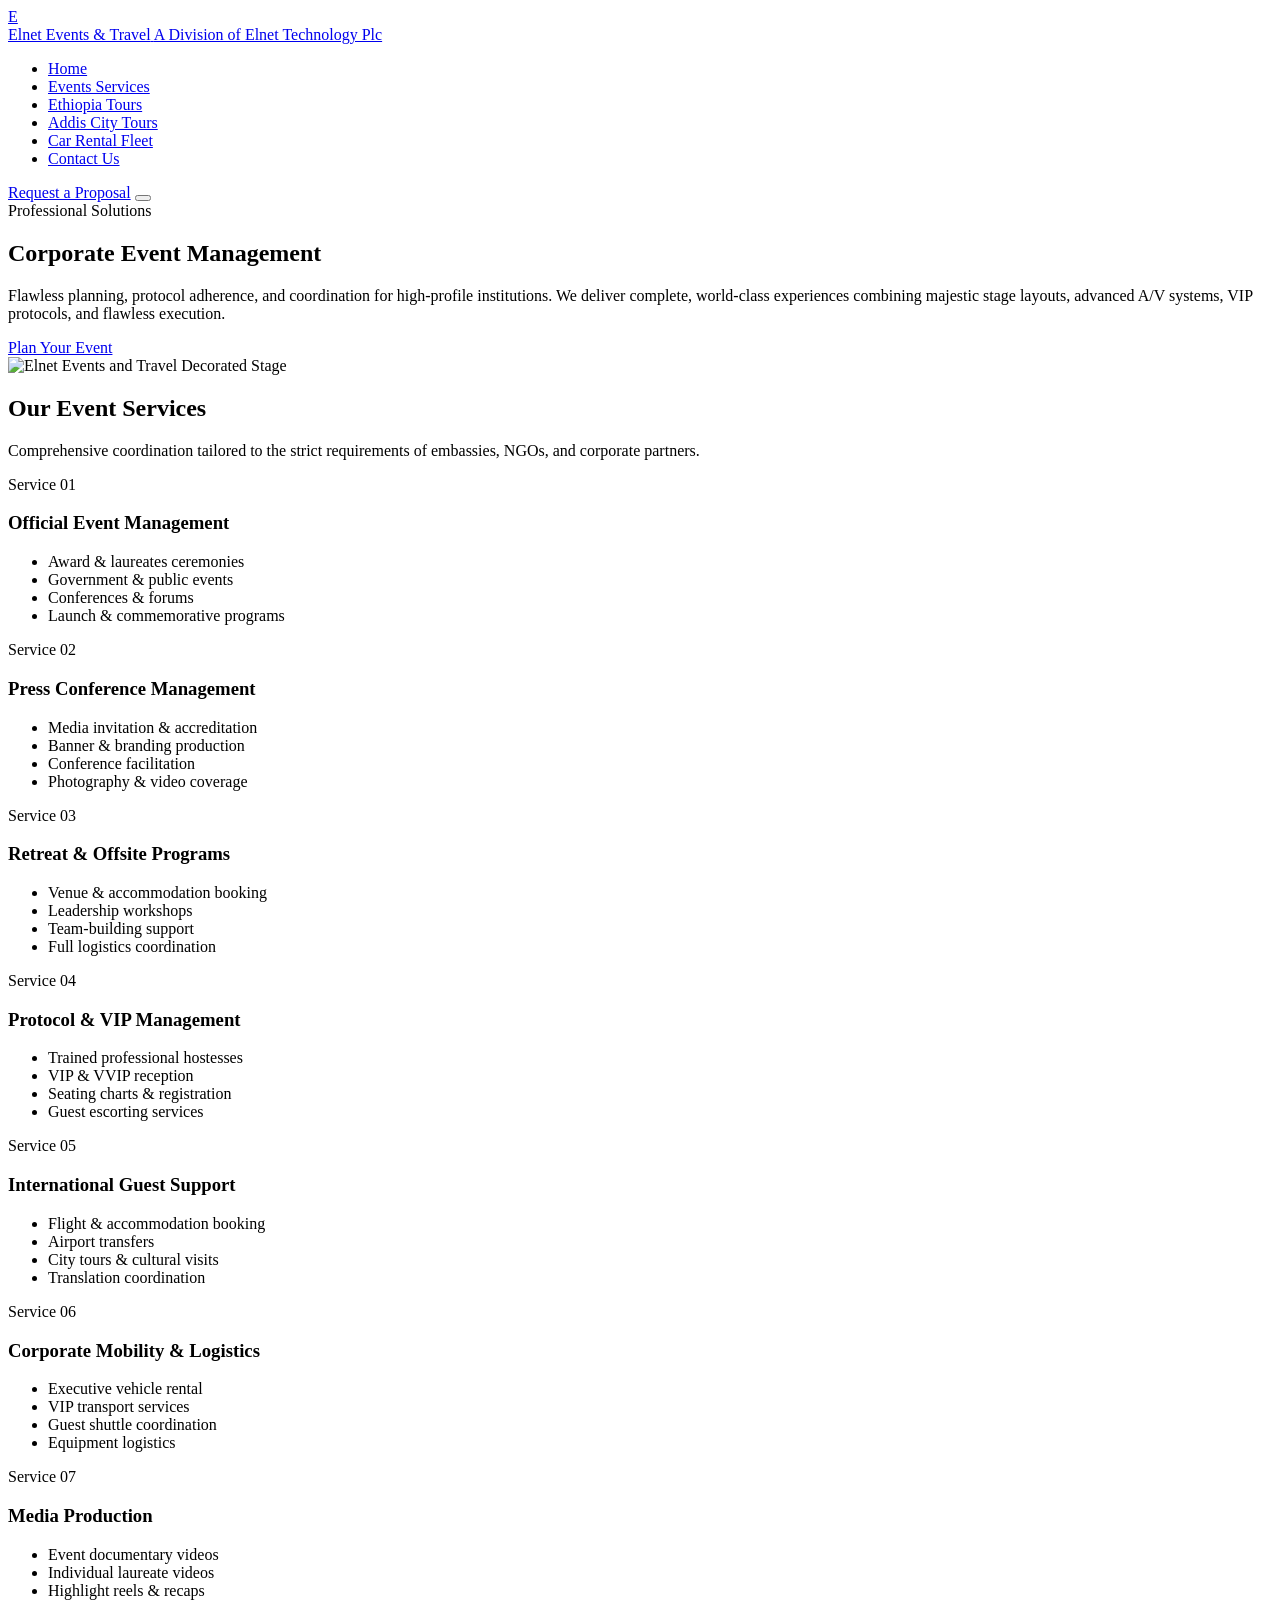
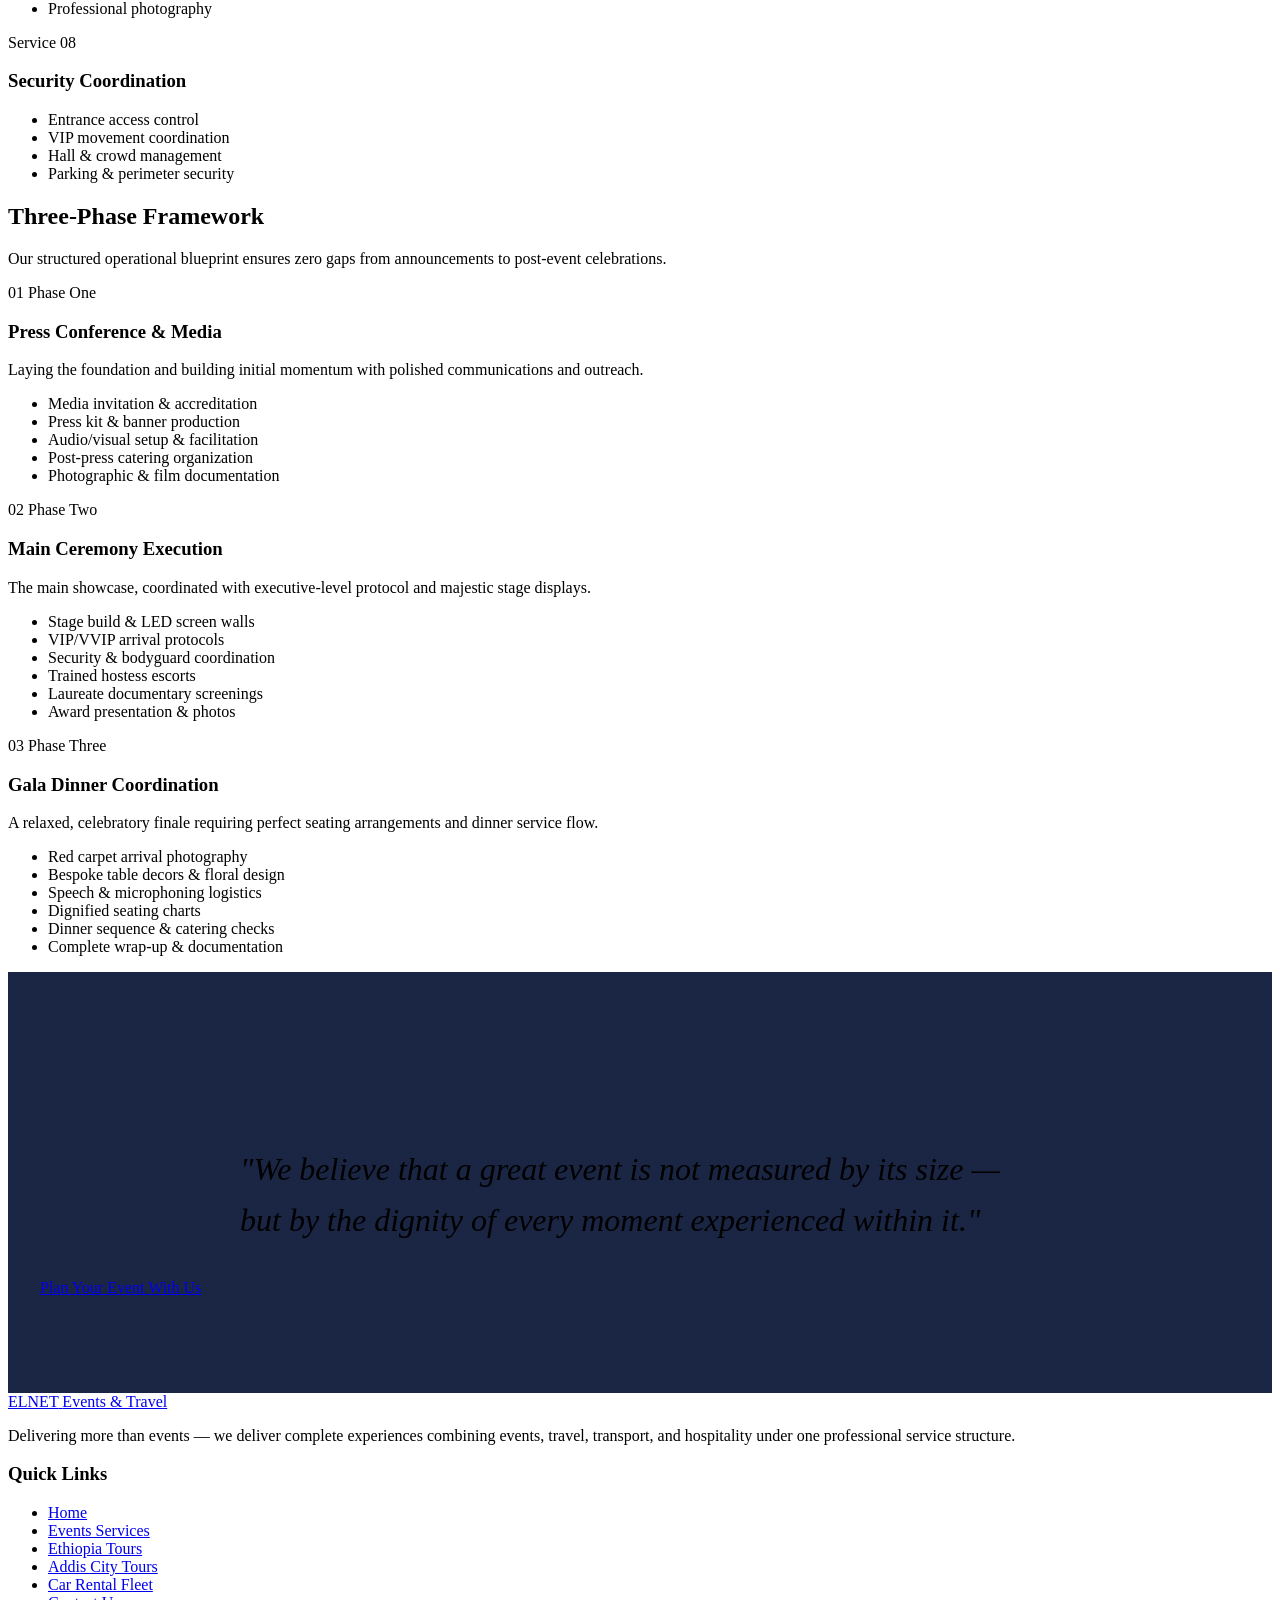
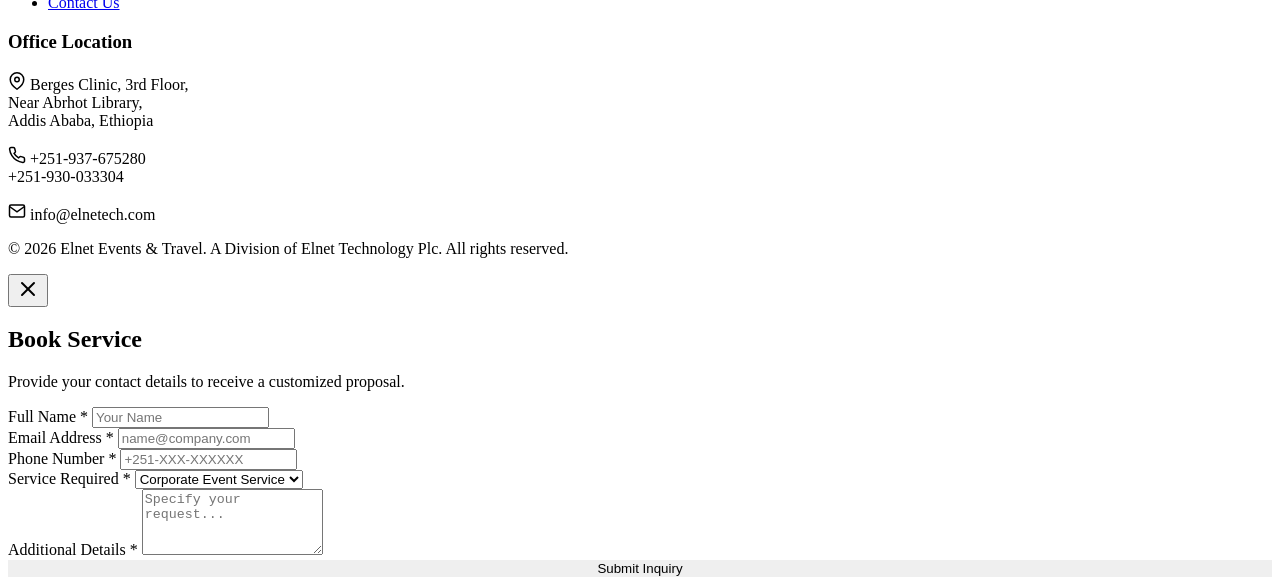
==== events.html @ 172f32ca "Add files via upload" ====
<!DOCTYPE html>
<html lang="en">
<head>
  <meta charset="UTF-8">
  <meta name="viewport" content="width=device-width, initial-scale=1.0">
  <meta name="description" content="Explore ELNET's 8 comprehensive corporate event management services and our elite Three-Phase Event Framework in Ethiopia.">
  <title>Corporate Events & Framework | ELNET Events & Travel</title>
  <link rel="preconnect" href="https://fonts.googleapis.com">
  <link rel="preconnect" href="https://fonts.gstatic.com" crossorigin>
  <link href="https://fonts.googleapis.com/css2?family=Playfair+Display:ital,wght@0,400;0,600;0,700;0,900;1,700&family=Inter:opsz,wght@14..32,300;14..32,400;14..32,500;14..32,600;14..32,700&display=swap" rel="stylesheet">
  <link rel="stylesheet" href="css/style.css">
</head>
<body>

  <!-- Navigation Header -->
  <header>
    <nav class="navbar" id="navbar">
      <a href="index.html" class="logo" id="header-logo-link">
        <div class="logo-box">E</div>
        <div class="logo-text-group">
          <span class="logo-main">Elnet Events & Travel</span>
          <span class="logo-sub">A Division of Elnet Technology Plc</span>
        </div>
      </a>
      <ul class="nav-menu" id="nav-menu">
        <li><a href="index.html" class="nav-link" id="nav-home">Home</a></li>
        <li><a href="events.html" class="nav-link" id="nav-events">Events Services</a></li>
        <li><a href="travel.html" class="nav-link" id="nav-travel">Ethiopia Tours</a></li>
        <li><a href="addis-tours.html" class="nav-link" id="nav-addis">Addis City Tours</a></li>
        <li><a href="fleet.html" class="nav-link" id="nav-fleet">Car Rental Fleet</a></li>
        <li><a href="contact.html" class="nav-link" id="nav-contact">Contact Us</a></li>
      </ul>
      <a href="contact.html#contact-form" class="btn btn-gold" id="nav-cta-btn">Request a Proposal</a>
      <button class="hamburger" aria-label="Toggle navigation menu" id="hamburger-toggle">
        <span class="bar"></span>
        <span class="bar"></span>
        <span class="bar"></span>
      </button>
    </nav>
  </header>

  <!-- Events Hero -->
  <section class="events-hero" id="events-hero-section">
    <div class="events-hero-container">
      <div class="events-hero-content">
        <span class="hero-tag">Professional Solutions</span>
        <h1>Corporate Event Management</h1>
        <p class="events-hero-description">Flawless planning, protocol adherence, and coordination for high-profile institutions. We deliver complete, world-class experiences combining majestic stage layouts, advanced A/V systems, VIP protocols, and flawless execution.</p>
        <a href="contact.html#contact-form" class="btn btn-gold" id="events-hero-cta">Plan Your Event</a>
      </div>
      <div class="events-hero-image-wrapper">
        <img src="images/events-stage.png" alt="Elnet Events and Travel Decorated Stage" class="events-hero-image">
      </div>
    </div>
  </section>

  <!-- 8 Event Services Section -->
  <section class="section-bg-white" id="event-services-grid">
    <div class="section-header">
      <h2 class="section-title">Our Event Services</h2>
      <p class="section-subtitle">Comprehensive coordination tailored to the strict requirements of embassies, NGOs, and corporate partners.</p>
    </div>

    <div class="services-grid">
      <!-- Service 01 -->
      <div class="service-card" id="service-01">
        <span class="service-num">Service 01</span>
        <h3>Official Event Management</h3>
        <ul class="service-inclusions">
          <li>Award & laureates ceremonies</li>
          <li>Government & public events</li>
          <li>Conferences & forums</li>
          <li>Launch & commemorative programs</li>
        </ul>
      </div>

      <!-- Service 02 -->
      <div class="service-card" id="service-02">
        <span class="service-num">Service 02</span>
        <h3>Press Conference Management</h3>
        <ul class="service-inclusions">
          <li>Media invitation & accreditation</li>
          <li>Banner & branding production</li>
          <li>Conference facilitation</li>
          <li>Photography & video coverage</li>
        </ul>
      </div>

      <!-- Service 03 -->
      <div class="service-card" id="service-03">
        <span class="service-num">Service 03</span>
        <h3>Retreat & Offsite Programs</h3>
        <ul class="service-inclusions">
          <li>Venue & accommodation booking</li>
          <li>Leadership workshops</li>
          <li>Team-building support</li>
          <li>Full logistics coordination</li>
        </ul>
      </div>

      <!-- Service 04 -->
      <div class="service-card" id="service-04">
        <span class="service-num">Service 04</span>
        <h3>Protocol & VIP Management</h3>
        <ul class="service-inclusions">
          <li>Trained professional hostesses</li>
          <li>VIP & VVIP reception</li>
          <li>Seating charts & registration</li>
          <li>Guest escorting services</li>
        </ul>
      </div>

      <!-- Service 05 -->
      <div class="service-card" id="service-05">
        <span class="service-num">Service 05</span>
        <h3>International Guest Support</h3>
        <ul class="service-inclusions">
          <li>Flight & accommodation booking</li>
          <li>Airport transfers</li>
          <li>City tours & cultural visits</li>
          <li>Translation coordination</li>
        </ul>
      </div>

      <!-- Service 06 -->
      <div class="service-card" id="service-06">
        <span class="service-num">Service 06</span>
        <h3>Corporate Mobility & Logistics</h3>
        <ul class="service-inclusions">
          <li>Executive vehicle rental</li>
          <li>VIP transport services</li>
          <li>Guest shuttle coordination</li>
          <li>Equipment logistics</li>
        </ul>
      </div>

      <!-- Service 07 -->
      <div class="service-card" id="service-07">
        <span class="service-num">Service 07</span>
        <h3>Media Production</h3>
        <ul class="service-inclusions">
          <li>Event documentary videos</li>
          <li>Individual laureate videos</li>
          <li>Highlight reels & recaps</li>
          <li>Professional photography</li>
        </ul>
      </div>

      <!-- Service 08 -->
      <div class="service-card" id="service-08">
        <span class="service-num">Service 08</span>
        <h3>Security Coordination</h3>
        <ul class="service-inclusions">
          <li>Entrance access control</li>
          <li>VIP movement coordination</li>
          <li>Hall & crowd management</li>
          <li>Parking & perimeter security</li>
        </ul>
      </div>
    </div>
  </section>

  <!-- Three-Phase Event Framework Section -->
  <section class="section-bg-cream" id="framework-section">
    <div class="section-header">
      <h2 class="section-title">Three-Phase Framework</h2>
      <p class="section-subtitle">Our structured operational blueprint ensures zero gaps from announcements to post-event celebrations.</p>
    </div>

    <div class="framework-grid" id="framework-grid-flow">
      <!-- Phase 1 -->
      <div class="framework-card">
        <div class="framework-card-header">
          <span class="framework-phase-num">01</span>
          <span class="framework-phase-name">Phase One</span>
        </div>
        <div class="framework-card-body">
          <h3>Press Conference & Media</h3>
          <p class="framework-desc">Laying the foundation and building initial momentum with polished communications and outreach.</p>
          <ul class="framework-details">
            <li>Media invitation & accreditation</li>
            <li>Press kit & banner production</li>
            <li>Audio/visual setup & facilitation</li>
            <li>Post-press catering organization</li>
            <li>Photographic & film documentation</li>
          </ul>
        </div>
      </div>

      <!-- Phase 2 -->
      <div class="framework-card">
        <div class="framework-card-header">
          <span class="framework-phase-num">02</span>
          <span class="framework-phase-name">Phase Two</span>
        </div>
        <div class="framework-card-body">
          <h3>Main Ceremony Execution</h3>
          <p class="framework-desc">The main showcase, coordinated with executive-level protocol and majestic stage displays.</p>
          <ul class="framework-details">
            <li>Stage build & LED screen walls</li>
            <li>VIP/VVIP arrival protocols</li>
            <li>Security & bodyguard coordination</li>
            <li>Trained hostess escorts</li>
            <li>Laureate documentary screenings</li>
            <li>Award presentation & photos</li>
          </ul>
        </div>
      </div>

      <!-- Phase 3 -->
      <div class="framework-card">
        <div class="framework-card-header">
          <span class="framework-phase-num">03</span>
          <span class="framework-phase-name">Phase Three</span>
        </div>
        <div class="framework-card-body">
          <h3>Gala Dinner Coordination</h3>
          <p class="framework-desc">A relaxed, celebratory finale requiring perfect seating arrangements and dinner service flow.</p>
          <ul class="framework-details">
            <li>Red carpet arrival photography</li>
            <li>Bespoke table decors & floral design</li>
            <li>Speech & microphoning logistics</li>
            <li>Dignified seating charts</li>
            <li>Dinner sequence & catering checks</li>
            <li>Complete wrap-up & documentation</li>
          </ul>
        </div>
      </div>
    </div>
  </section>

  <!-- Framework Quote Banner -->
  <section class="cta-banner" style="background: linear-gradient(rgba(14, 26, 58, 0.95), rgba(14, 26, 58, 0.95)); border-top: 4px solid var(--color-gold); padding: 6rem 2rem;" id="quote-creed-banner">
    <div class="cta-container">
      <svg width="40" height="40" viewBox="0 0 24 24" fill="none" stroke="var(--color-gold)" stroke-width="2" style="margin-bottom: 2rem;"><path d="M3 21c3 0 7-1 7-8V5c0-1.25-.75-2-2-2H4c-1.25 0-2 .75-2 2v3c0 1.25.75 2 2 2h3c0 4-2 6-4 6v2zm13 0c3 0 7-1 7-8V5c0-1.25-.75-2-2-2h-4c-1.25 0-2 .75-2 2v3c0 1.25.75 2 2 2h3c0 4-2 6-4 6v2z"/></svg>
      <h2 style="font-family: var(--font-heading); font-size: 2rem; font-style: italic; font-weight: 400; line-height: 1.6; max-width: 800px; margin: 0 auto 2rem; color: var(--color-white);">
        "We believe that a great event is not measured by its size — but by the dignity of every moment experienced within it."
      </h2>
      <a href="contact.html#contact-form" class="btn btn-gold" id="events-quote-cta">Plan Your Event With Us</a>
    </div>
  </section>

  <!-- Footer -->
  <footer>
    <div class="footer-container">
      <div class="footer-brand">
        <a href="index.html" class="logo">
          <span class="logo-main">ELNET</span>
          <span class="logo-sub">Events & Travel</span>
        </a>
        <p class="footer-tagline">
          Delivering more than events — we deliver complete experiences combining events, travel, transport, and hospitality under one professional service structure.
        </p>
      </div>
      
      <div>
        <h3 class="footer-title">Quick Links</h3>
        <ul class="footer-links">
          <li><a href="index.html">Home</a></li>
          <li><a href="events.html">Events Services</a></li>
          <li><a href="travel.html">Ethiopia Tours</a></li>
          <li><a href="addis-tours.html">Addis City Tours</a></li>
          <li><a href="fleet.html">Car Rental Fleet</a></li>
          <li><a href="contact.html">Contact Us</a></li>
        </ul>
      </div>

      <div>
        <h3 class="footer-title">Office Location</h3>
        <div class="footer-contact-info">
          <p>
            <svg width="18" height="18" viewBox="0 0 24 24" fill="none" stroke="currentColor" stroke-width="2"><path d="M21 10c0 7-9 13-9 13s-9-6-9-13a9 9 0 0 1 18 0z"/><circle cx="12" cy="10" r="3"/></svg>
            Berges Clinic, 3rd Floor,<br>Near Abrhot Library,<br>Addis Ababa, Ethiopia
          </p>
          <p>
            <svg width="18" height="18" viewBox="0 0 24 24" fill="none" stroke="currentColor" stroke-width="2"><path d="M22 16.92v3a2 2 0 0 1-2.18 2 19.79 19.79 0 0 1-8.63-3.07 19.5 19.5 0 0 1-6-6 19.79 19.79 0 0 1-3.07-8.67A2 2 0 0 1 4.11 2h3a2 2 0 0 1 2 1.72 12.84 12.84 0 0 0 .7 2.81 2 2 0 0 1-.45 2.11L8.09 9.91a16 16 0 0 0 6 6l1.27-1.27a2 2 0 0 1 2.11-.45 12.84 12.84 0 0 0 2.81.7A2 2 0 0 1 22 16.92z"/></svg>
            +251-937-675280<br>+251-930-033304
          </p>
          <p>
            <svg width="18" height="18" viewBox="0 0 24 24" fill="none" stroke="currentColor" stroke-width="2"><path d="M4 4h16c1.1 0 2 .9 2 2v12c0 1.1-.9 2-2 2H4c-1.1 0-2-.9-2-2V6c0-1.1.9-2 2-2z"/><polyline points="22,6 12,13 2,6"/></svg>
            info@elnetech.com
          </p>
        </div>
      </div>
    </div>
    
    <div class="footer-bottom">
      <p>&copy; 2026 Elnet Events & Travel. A Division of Elnet Technology Plc. All rights reserved.</p>
    </div>
  </footer>


  <!-- Unified Booking Modal -->
  <div class="booking-modal" id="booking-modal" aria-hidden="true" role="dialog">
    <div class="modal-content">
      <button class="modal-close-btn" id="modal-close" aria-label="Close booking modal">
        <svg width="24" height="24" viewBox="0 0 24 24" fill="none" stroke="currentColor" stroke-width="2" stroke-linecap="round" stroke-linejoin="round"><line x1="18" y1="6" x2="6" y2="18"></line><line x1="6" y1="6" x2="18" y2="18"></line></svg>
      </button>
      <div class="modal-header">
        <h2 class="modal-title">Book Service</h2>
        <p class="modal-subtitle">Provide your contact details to receive a customized proposal.</p>
      </div>
      <form class="modal-form" id="modal-booking-form">
        <div class="form-group">
          <label for="modal-name">Full Name *</label>
          <input type="text" id="modal-name" required placeholder="Your Name">
        </div>
        <div class="form-group">
          <label for="modal-email">Email Address *</label>
          <input type="email" id="modal-email" required placeholder="name@company.com">
        </div>
        <div class="form-group">
          <label for="modal-phone">Phone Number *</label>
          <input type="tel" id="modal-phone" required placeholder="+251-XXX-XXXXXX">
        </div>
        <div class="form-group">
          <label for="modal-service-type">Service Required *</label>
          <select id="modal-service-type" required>
            <option value="events" selected>Corporate Event Service</option>
            <option value="tours">Ethiopia Tour Package</option>
            <option value="fleet">Car Rental Fleet</option>
          </select>
        </div>
        <div class="form-group">
          <label for="modal-message-field">Additional Details *</label>
          <textarea id="modal-message-field" rows="4" required placeholder="Specify your request..."></textarea>
        </div>
        <button type="submit" class="btn btn-gold" style="width: 100%; border: none;">Submit Inquiry</button>
        <div class="modal-form-message" id="modal-message"></div>
      </form>
    </div>
  </div>

  <script src="js/app.js"></script>
</body>
</html>
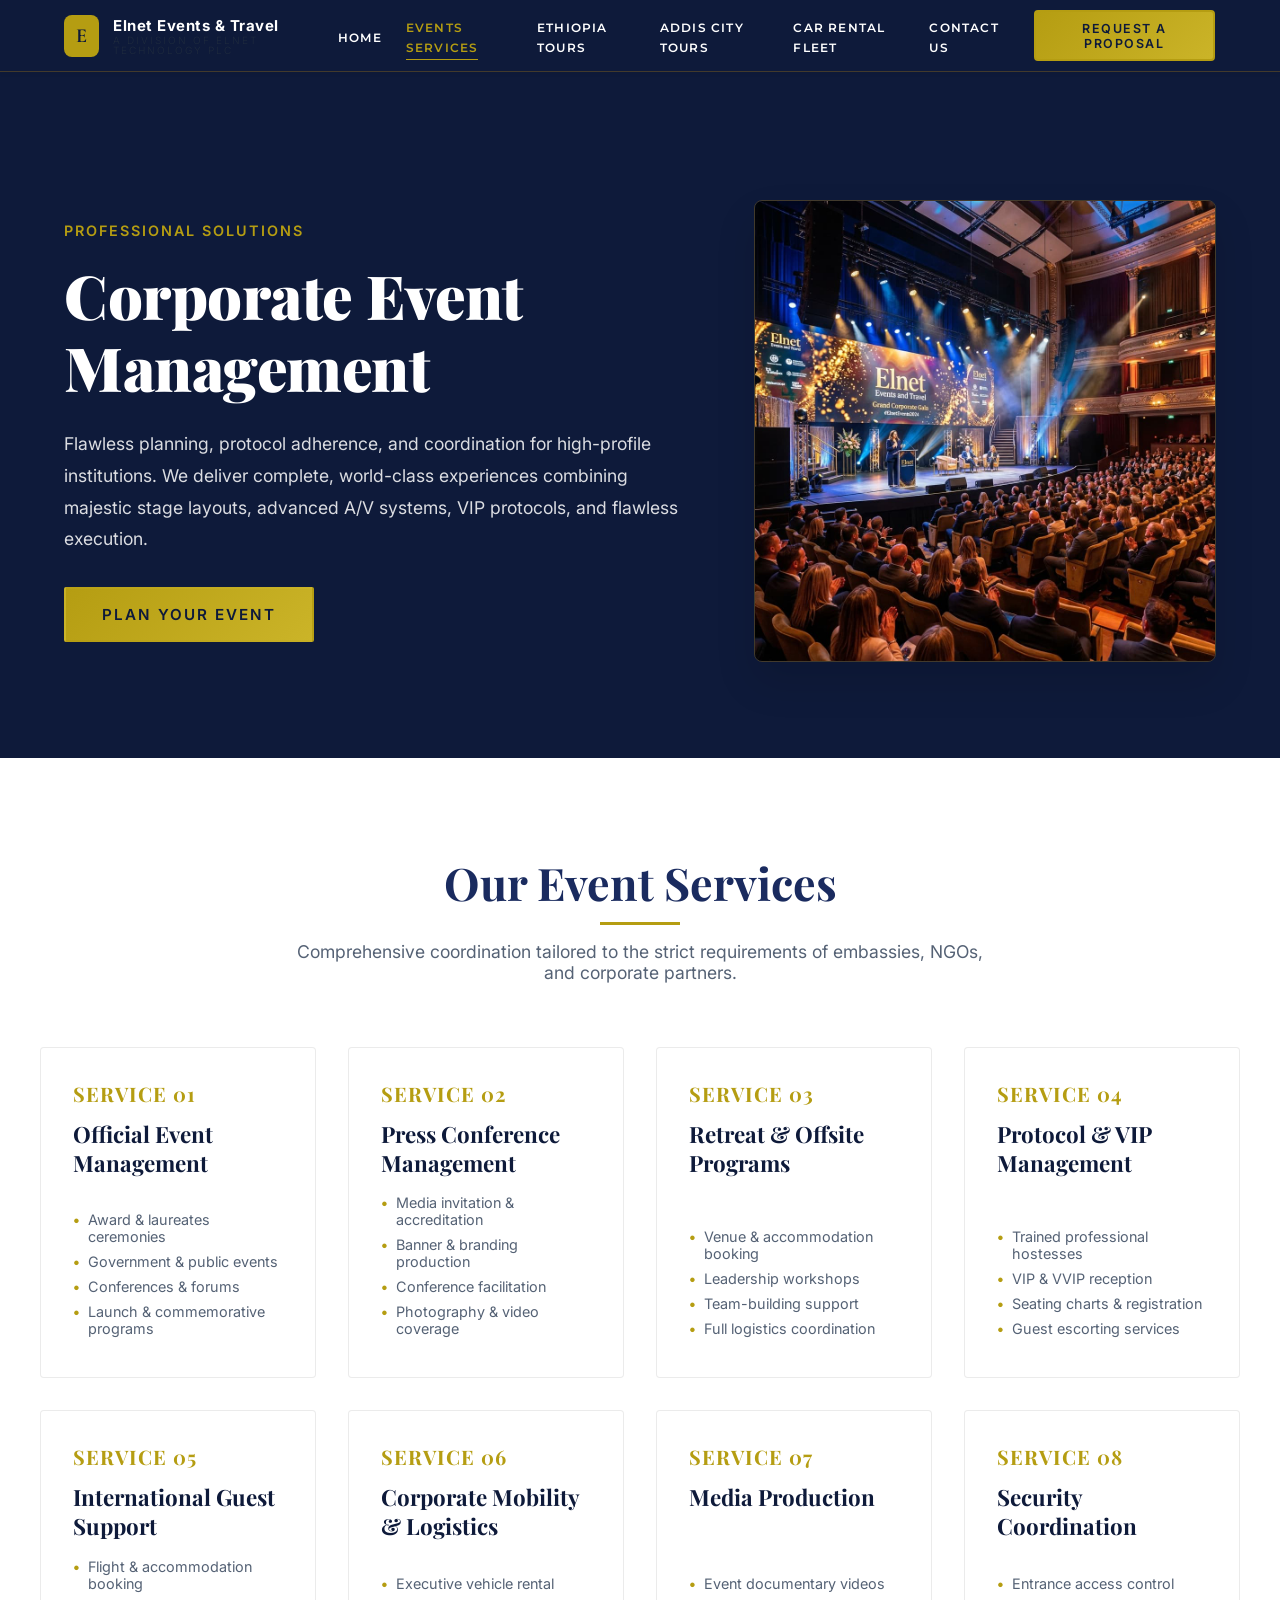
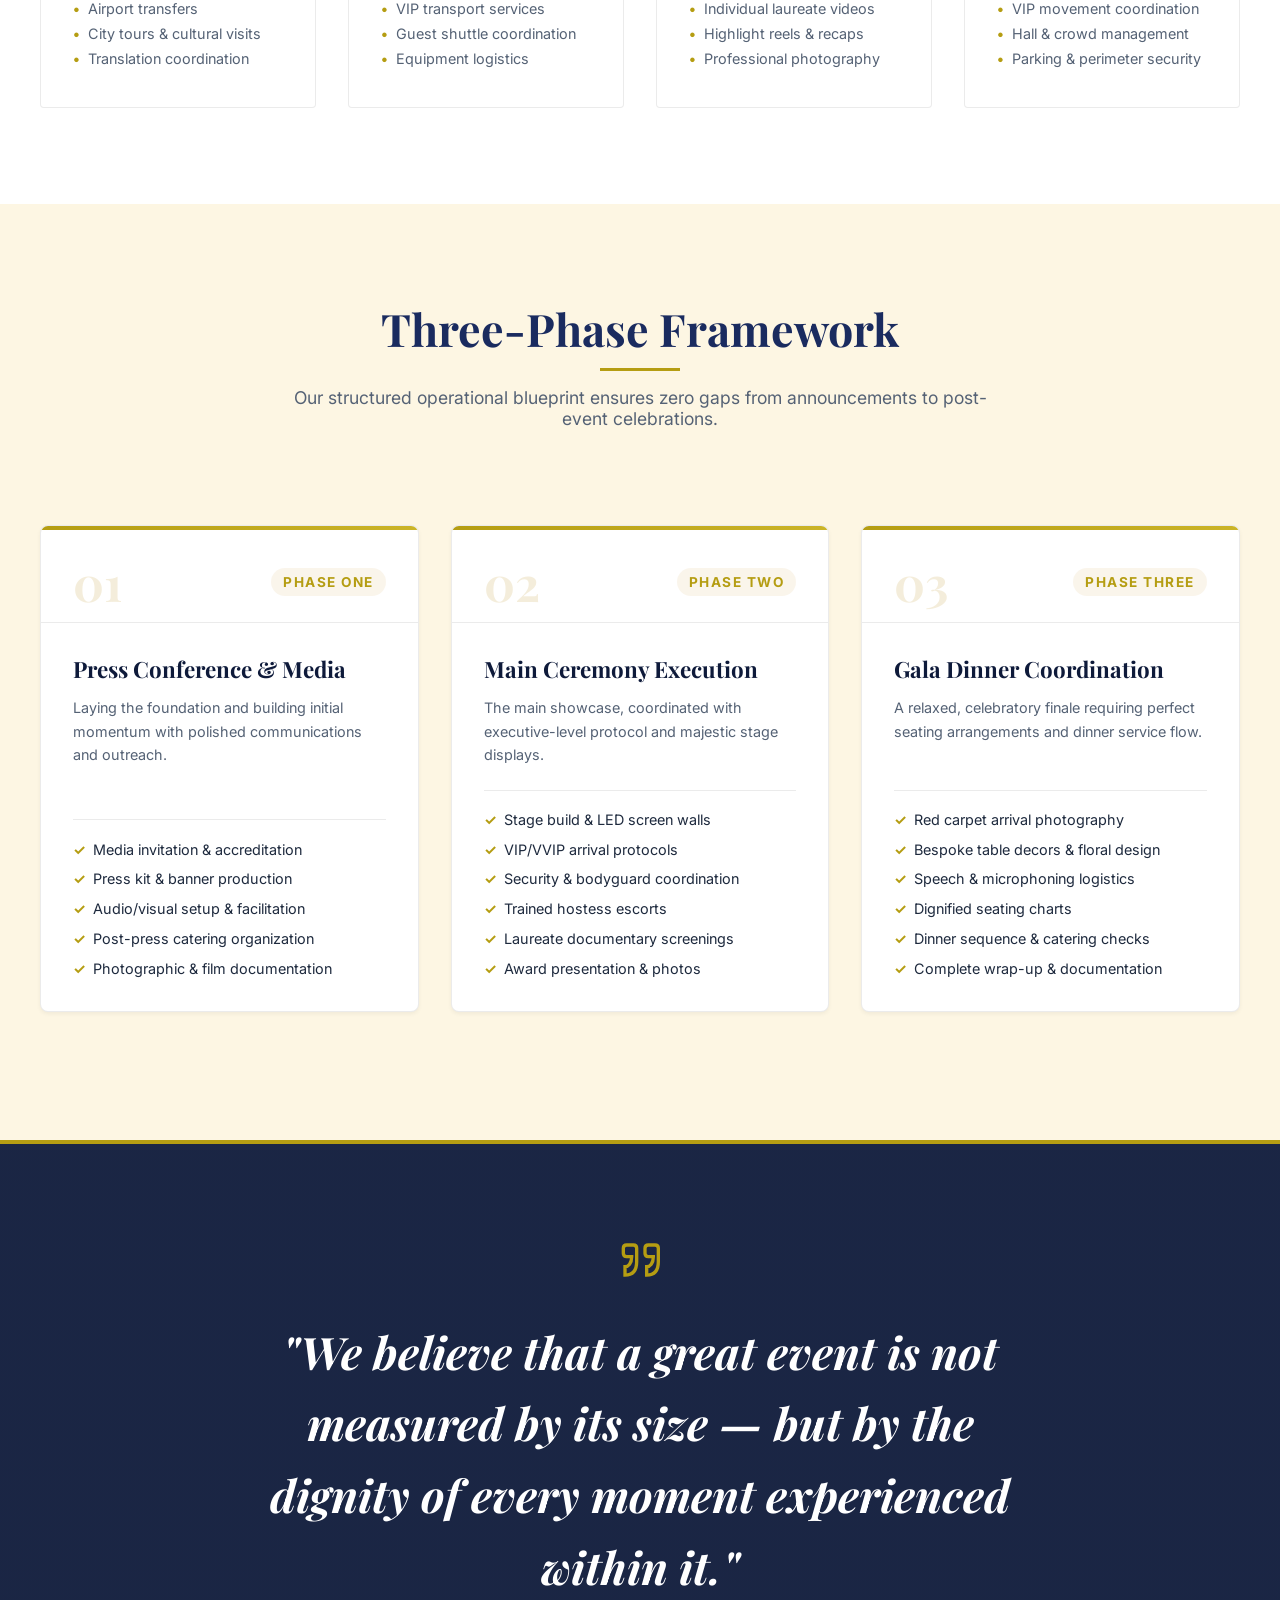
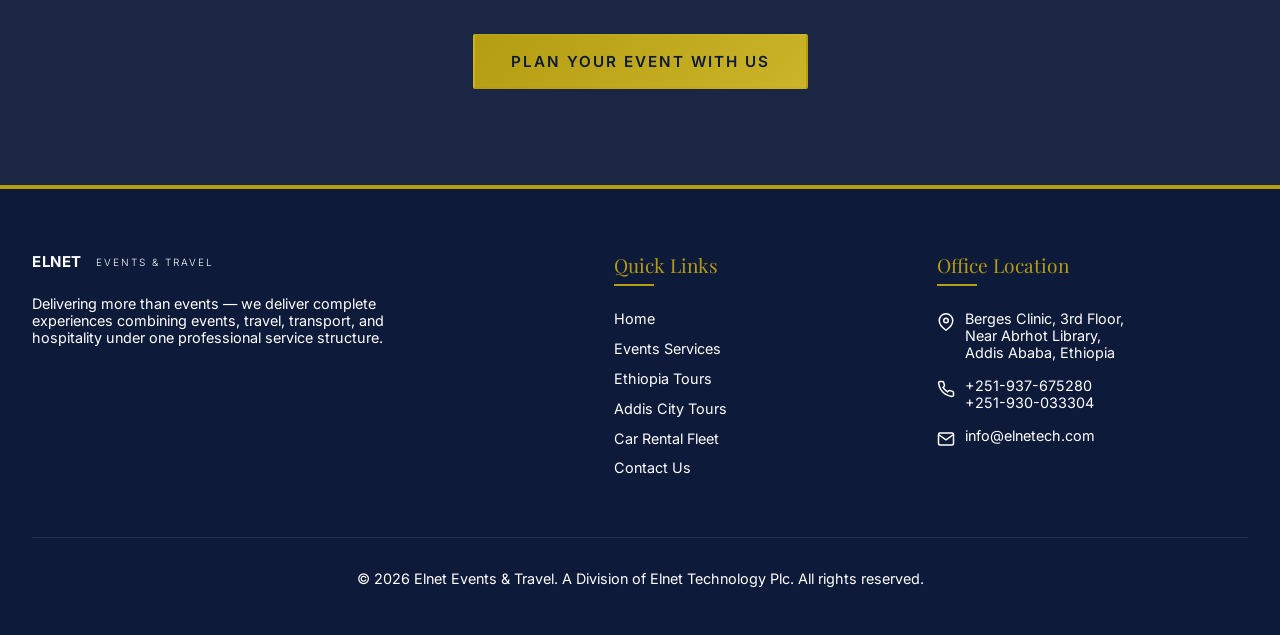
==== commit ddcc1b6a: "Add files via upload" ====
--- a/events.html
+++ b/events.html
@@ -49,7 +49,7 @@
         <a href="contact.html#contact-form" class="btn btn-gold" id="events-hero-cta">Plan Your Event</a>
       </div>
       <div class="events-hero-image-wrapper">
-        <img src="images/events-stage.png" alt="Elnet Events and Travel Decorated Stage" class="events-hero-image">
+        <img src="images/events-stage.jpg" alt="Elnet Events and Travel Decorated Stage" class="events-hero-image">
       </div>
     </div>
   </section>
--- a/css/style.css
+++ b/css/style.css
@@ -0,0 +1,2636 @@
+/* ==========================================================================
+   ELNET EVENTS AND TRAVEL - CORE STYLESHEET
+   Mockup-Accurate Style System (Montserrat & Cormorant Garamond)
+   ========================================================================== */
+
+/* Google Fonts Import */
+@import url('https://fonts.googleapis.com/css2?family=Cormorant+Garamond:ital,wght@0,300;0,400;0,600;0,700;1,300;1,400&family=Montserrat:wght@300;400;500;600;700&family=Playfair+Display:ital,wght@0,400;0,600;0,700;1,400&family=Inter:wght@300;400;500;600&display=swap');
+
+
+/* CSS Variables / Design System */
+:root {
+  /* Inspected Variables */
+  --navy: #1A2B5F;
+  --navy-deep: #0E1A3A;
+  --navy-mid: #243570;
+  --gold: #B59D12;
+  --gold-light: #CBB428;
+  --gold-bright: #B59D12;
+  --cream: #FDF6E3;
+  --cream-dark: #F5EDD5;
+  --white: #ffffff;
+  --gray: #6b7280;
+  --gray-light: #f9fafb;
+  --text: #1E2A3E;
+  --color-text-muted: #556275;
+
+  /* Fonts */
+  --font-heading: 'Playfair Display', Georgia, serif;
+  --font-body: 'Inter', system-ui, -apple-system, sans-serif;
+
+  /* Legacy layout fallbacks */
+  --color-nav-bg: var(--navy-deep);
+  --color-hero-bg: var(--navy);
+  --color-about-bg: var(--cream);
+  --color-white: var(--white);
+  --color-text: var(--text);
+  --color-gold: var(--gold);
+
+  /* Shadows & Layout */
+  --shadow-sm: 0 2px 4px rgba(0, 0, 0, 0.05);
+  --shadow-md: 0 10px 20px rgba(0, 0, 0, 0.08);
+  --shadow-lg: 0 20px 40px rgba(0, 0, 0, 0.12);
+  --transition-smooth: all 0.3s cubic-bezier(0.4, 0, 0.2, 1);
+  --border-radius-sm: 2px;
+  --border-radius-md: 4px;
+  --border-radius-lg: 8px;
+}
+
+/* Base Reset & Globals */
+* {
+  box-sizing: border-box;
+  margin: 0;
+  padding: 0;
+}
+
+html {
+  scroll-behavior: smooth;
+  font-size: 16px;
+}
+
+body {
+  font-family: 'Montserrat', sans-serif;
+
+  font-family: var(--font-body);
+  color: var(--text);
+  background-color: var(--white);
+  /* line-height: 1.6; */
+  -webkit-font-smoothing: antialiased;
+  overflow-x: hidden;
+}
+
+/* Headings & Typography */
+h1, h2, h3, h4, h5, h6 {
+  font-family: var(--font-heading);
+  font-weight: 300;
+  line-height: 1.3;
+  color: var(--navy);
+}
+
+p {
+  margin-bottom: 1rem;
+}
+
+a {
+  text-decoration: none;
+  color: inherit;
+  transition: var(--transition-smooth);
+}
+
+.text-gold {
+  color: var(--gold-bright) !important;
+}
+
+/* Button & UI Components */
+.btn {
+  display: inline-flex;
+  align-items: center;
+  justify-content: center;
+  padding: 16px 36px;
+  font-family: var(--font-body);
+  font-weight: 600;
+  font-size: 12px;
+  border-radius: var(--border-radius-sm);
+  border: 2px solid transparent;
+  cursor: pointer;
+  transition: var(--transition-smooth);
+  letter-spacing: 2px;
+  text-transform: uppercase;
+}
+
+.btn-gold {
+  background: linear-gradient(135deg, var(--gold), var(--gold-light));
+  color: var(--navy-deep);
+}
+
+.btn-gold:hover {
+  transform: translateY(-2px);
+  box-shadow: 0 8px 30px rgba(184, 134, 11, 0.4);
+}
+
+.btn-outline {
+  background-color: transparent;
+  color: var(--white);
+  border-color: rgba(255, 255, 255, 0.3);
+}
+
+.btn-outline:hover {
+  border-color: var(--gold);
+  color: var(--gold-bright);
+}
+
+.btn-outline-gold {
+  background-color: transparent;
+  color: var(--gold);
+  border-color: rgba(184, 134, 11, 0.4);
+}
+
+.btn-outline-gold:hover {
+  background-color: var(--gold);
+  color: var(--navy-deep);
+  transform: translateY(-2px);
+}
+
+/* Navigation Header */
+header {
+  background-color: var(--color-nav-bg);
+  position: sticky;
+  top: 0;
+  z-index: 1000;
+  box-shadow: var(--shadow-sm);
+}
+
+.navbar {
+  background: var(--navy-deep);
+  border-bottom: 1px solid rgba(184,134,11,0.3);
+  padding: 0 5%;
+  height:72px;
+  transition: all 0.3s ease;
+  display: flex;
+  justify-content: space-between;
+  align-items: center;
+
+  /* max-width: 1280px;
+  margin: 0 auto;
+  padding: 1rem 2rem;
+  display: flex;
+  justify-content: space-between;
+  align-items: center; */
+}
+
+.logo {
+  display: flex;
+  align-items: center;
+  gap: 14px;
+  /* 12px; */
+}
+
+.logo-box {
+   width: 42px;
+  height: 42px;
+  background: linear-gradient(135deg, var(--gold), var(--gold-bright));
+  display: flex; align-items: center; justify-content: center;
+  border-radius: 8px;
+  font-family: 'Cormorant Garamond', serif;
+  font-weight: 700;
+  font-size: 20px;
+  color: var(--navy-deep);
+  
+  /* width: 40px;
+  height: 40px;
+  background-color: var(--color-gold);
+  display: flex;
+  align-items: center;
+  justify-content: center;
+  border-radius: 4px;
+  font-family: var(--font-heading);
+  font-weight: 700;
+  font-size: 1.8rem;
+  color: var(--color-nav-bg);
+  line-height: 1; */
+}
+
+.logo-text-group {
+  display: flex;
+  flex-direction: column;
+  /* justify-content: center; */
+}
+
+.logo-main {
+  font-family: var(--font-body);
+  color: var(--white);
+  /* var(--color-white); */
+  font-size: .9375rem;
+  font-weight: 700;
+  letter-spacing: 0.5px;
+  line-height: 1.2;
+}
+
+.logo-sub {
+  font-size: .625rem;
+  color: var(-gold-light);
+  /* var(--color-gold); */
+  text-transform: uppercase;
+  letter-spacing:2px; 
+  /* 1.5px; */
+  font-weight: 300;
+  /* 600 */
+  margin-top: 0px;
+  line-height: 1;
+}
+
+.nav-menu {
+  display: flex;
+  list-style: none;
+  gap: 24px;
+  align-items: center;
+  margin-left: auto;
+}
+
+.nav-link {
+  color: rgba(255,255,255,0.8);
+  text-decoration: none;
+  font-size: 1px;
+  font-weight: 500;
+  letter-spacing: 1.5px;
+  text-transform: uppercase;
+  transition: color 0.3s;
+  position: relative;
+  padding: 1px 0px;
+  /* color: var(--color-white);
+  font-weight: 600;
+  font-size: 0.8rem;
+  letter-spacing: 1.5px;
+  text-transform: uppercase;
+  position: relative;
+  padding: 0.5rem 0;  */
+}
+
+.nav-link:hover {
+  color: var(--gold-bright);
+  /* var(--color-gold); */
+}
+
+.nav-link::after {
+  content: '';
+  position: absolute;
+  bottom: -4px; 
+  left: 0;
+  width: 0;
+  height: 1px;
+  background-color: var(--color-gold);
+  transition: var(--transition-smooth);
+}
+
+.nav-link:hover::after,
+.nav-link.active::after {
+  width: 100%;
+}
+
+.nav-link.active {
+  color: var(--color-gold);
+}
+
+.navbar .btn-gold {
+  background-color: var(--color-gold);
+  color: var(--color-nav-bg);
+  border-radius: 4px;
+  text-transform: uppercase;
+  font-size: 0.78rem !important;
+  font-weight: 700;
+  letter-spacing: 1.5px;
+  padding: 0.55rem 1.1rem !important;
+  transition: var(--transition-smooth);
+  border: 2px solid var(--color-gold);
+  box-shadow: none;
+  text-align: center;
+  margin: 2px 1px 2px 30px;
+}
+
+.navbar .btn-gold:hover {
+  background-color: #0d1a3a;
+  text: var(--gold-bright);
+
+
+  background: linear-gradient(135deg, var(--gold) var(--gold-light));
+  color:var(--navy-deep) !important
+  padding: 10px 24px; 
+  border radius:2px;
+  font-weight:600 !important;
+  letter-spacing: 1px !important;
+  transition: transform 0.2s, box-shadow 0.2s !important; */
+  /* transform: translateY(-1px); box-shadow: 0 4px 20px; 
+  rgba (184, 134, 11, 0.4);  */
+  background-color: transparent;
+  color: var(--color-gold);
+  transform: translateY(-2px);
+}
+
+.hamburger {
+  display: none;
+  cursor: pointer;
+  background: none;
+  border: none;
+}
+
+.bar {
+  display: block;
+  width: 25px;
+  height: 3px;
+  margin: 5px auto;
+  transition: var(--transition-smooth);
+  background-color: var(--color-white);
+}
+
+/* Footer Section */
+footer {
+  background-color: var(--color-nav-bg);
+  color: var(--color-white);
+  padding: 4rem 2rem 2rem;
+  border-top: 4px solid var(--color-gold);
+}
+
+.footer-container {
+  max-width: 1280px;
+  margin: 0 auto;
+  display: grid;
+  grid-template-columns: 2fr 1fr 1.2fr;
+  gap: 4rem;
+  margin-bottom: 3rem;
+}
+
+.footer-brand .footer-tagline {
+  color: var(--color-white-trans);
+  margin-top: 1.5rem;
+  max-width: 400px;
+  font-size: 0.95rem;
+}
+
+.footer-title {
+  font-family: var(--font-heading);
+  color: var(--color-gold);
+  font-size: 1.2rem;
+  margin-bottom: 1.5rem;
+  position: relative;
+  padding-bottom: 0.5rem;
+}
+
+.footer-title::after {
+  content: '';
+  position: absolute;
+  bottom: 0;
+  left: 0;
+  width: 40px;
+  height: 2px;
+  background-color: var(--color-gold);
+}
+
+.footer-links {
+  list-style: none;
+}
+
+.footer-links li {
+  margin-bottom: 0.8rem;
+}
+
+.footer-links a {
+  color: var(--color-white-trans);
+  font-size: 0.95rem;
+}
+
+.footer-links a:hover {
+  color: var(--color-gold);
+  padding-left: 5px;
+}
+
+.footer-contact-info p {
+  display: flex;
+  align-items: flex-start;
+  gap: 10px;
+  color: var(--color-white-trans);
+  font-size: 0.95rem;
+  margin-bottom: 1rem;
+}
+
+.footer-contact-info svg {
+  flex-shrink: 0;
+  margin-top: 3px;
+}
+
+.footer-bottom {
+  max-width: 1280px;
+  margin: 0 auto;
+  padding-top: 2rem;
+  border-top: 1px solid rgba(255, 255, 255, 0.1);
+  text-align: center;
+  font-size: 0.85rem;
+  color: var(--color-white-trans);
+}
+
+/* --------------------------------------------------------------------------
+   PAGE SECTION WRAPPERS & UTILITIES
+   -------------------------------------------------------------------------- */
+section {
+  padding: 6rem 2rem;
+}
+
+.section-bg-cream {
+  background-color: var(--color-about-bg);
+}
+
+.section-bg-white {
+  background-color: var(--color-white);
+}
+
+.section-bg-navy {
+  background-color: var(--color-hero-bg);
+  color: var(--color-white);
+}
+
+.section-bg-navy h2, 
+.section-bg-navy h3 {
+  color: var(--color-white);
+}
+
+.section-header {
+  text-align: center;
+  max-width: 700px;
+  margin: 0 auto 4rem;
+}
+
+.section-title {
+  font-size: 2.5rem;
+  margin-bottom: 1rem;
+  position: relative;
+  display: inline-block;
+  padding-bottom: 0.8rem;
+}
+
+.section-title::after {
+  content: '';
+  position: absolute;
+  bottom: 0;
+  left: 50%;
+  transform: translateX(-50%);
+  width: 80px;
+  height: 3px;
+  background-color: var(--color-gold);
+}
+
+.section-subtitle {
+  font-size: 1.1rem;
+  color: var(--color-text-muted);
+}
+
+.section-bg-navy .section-subtitle {
+  color: var(--color-white-trans);
+}
+
+/* --------------------------------------------------------------------------
+   HOME PAGE STYLES
+   -------------------------------------------------------------------------- */
+/* Hero Section */
+.hero {
+  background-color: var(--color-hero-bg);
+  background-image: linear-gradient(rgba(14, 26, 58, 0.7), rgba(14, 26, 58, 0.7)), url('../images/home-hero.png');
+  background-size: cover;
+  background-position: center;
+  padding: 12rem 2rem 10rem;
+  text-align: left;
+  position: relative;
+  overflow: hidden;
+  
+}
+
+.hero-container {
+  max-width: 1200px;
+  margin: 0 auto;
+  padding: 0 2rem;
+  position: relative;
+  z-index: 5;
+}
+
+.hero-location-badge {
+  border: 1px solid rgba(181, 157, 18, 0.3);
+  padding: 0.5rem 1.8rem;
+  display: inline-block;
+  font-size: 0.75rem;
+  letter-spacing: 3px;
+  color: var(--color-gold);
+  text-transform: uppercase;
+  font-weight: 600;
+  position: relative;
+  margin-bottom: 3.5rem;
+}
+
+.hero-location-badge::before,
+.hero-location-badge::after {
+  content: '';
+  position: absolute;
+  top: 50%;
+  width: 35px;
+  height: 1px;
+  background-color: var(--color-gold);
+}
+
+.hero-location-badge::before {
+  right: 100%;
+  margin-right: 15px;
+}
+
+.hero-location-badge::after {
+  left: 100%;
+  margin-left: 15px;
+}
+
+.hero-title {
+  font-family: var(--font-heading);
+  font-size: 4.8rem;
+  color: var(--color-white);
+  line-height: 1.15;
+  margin-bottom: 1.5rem;
+  font-weight: 400;
+}
+
+.hero-subtitle {
+  font-family: var(--font-heading);
+  font-style: italic;
+  font-size: 1.8rem;
+  color: rgba(255, 255, 255, 0.75);
+  margin-bottom: 2.5rem;
+  font-weight: 400;
+}
+
+.hero-divider {
+  width: 80px;
+  height: 2px;
+  background-color: var(--color-gold);
+  margin-bottom: 2.5rem;
+}
+
+.hero-description {
+  font-family: var(--font-body);
+  font-size: 0.95rem;
+  color: rgba(255, 255, 255, 0.7);
+  max-width: 550px;
+  line-height: 1.8;
+}
+
+/* Concentric Background Circles */
+.hero-circles-decor {
+  position: absolute;
+  top: 50%;
+  right: -200px;
+  transform: translateY(-50%);
+  width: 800px;
+  height: 800px;
+  pointer-events: none;
+  display: flex;
+  align-items: center;
+  justify-content: center;
+  z-index: 1;
+}
+
+.hero-circle {
+  position: absolute;
+  border-radius: 50%;
+  border: 1px solid rgba(181, 157, 18, 0.08);
+  box-sizing: border-box;
+}
+
+.hero-circle-1 { width: 300px; height: 300px; }
+.hero-circle-2 { width: 500px; height: 500px; }
+.hero-circle-3 { width: 700px; height: 700px; }
+.hero-circle-4 { width: 900px; height: 900px; }
+
+/* About Section */
+.about-grid {
+  max-width: 1200px;
+  margin: 0 auto;
+  display: grid;
+  grid-template-columns: 1.1fr 0.9fr;
+  gap: 4rem;
+  align-items: center;
+}
+
+.about-content h2 {
+  font-size: 2.5rem;
+  margin-bottom: 1.5rem;
+  color: var(--color-nav-bg);
+}
+
+.about-text {
+  font-size: 1.1rem;
+  margin-bottom: 2rem;
+  color: var(--color-text);
+}
+
+.pillars {
+  display: flex;
+  flex-direction: column;
+  gap: 1.5rem;
+}
+
+.pillar-item {
+  background-color: var(--color-white);
+  padding: 1.5rem;
+  border-radius: var(--border-radius-md);
+  border-left: 4px solid var(--color-gold);
+  box-shadow: var(--shadow-sm);
+  transition: var(--transition-smooth);
+}
+
+.pillar-item:hover {
+  transform: translateX(5px);
+  box-shadow: var(--shadow-md);
+}
+
+.pillar-title {
+  font-family: var(--font-body);
+  font-size: 1.1rem;
+  font-weight: 700;
+  color: var(--color-nav-bg);
+  margin-bottom: 0.5rem;
+}
+
+.pillar-desc {
+  font-size: 0.95rem;
+  color: var(--color-text-muted);
+  margin-bottom: 0;
+}
+
+.about-card {
+  background: linear-gradient(135deg, var(--color-nav-bg) 0%, var(--color-hero-bg) 100%);
+  color: var(--color-white);
+  padding: 3rem;
+  border-radius: var(--border-radius-lg);
+  border: 1px solid rgba(181, 157, 18, 0.2);
+  box-shadow: var(--shadow-lg);
+  position: relative;
+  overflow: hidden;
+}
+
+.about-card::before {
+  content: '';
+  position: absolute;
+  top: -50%;
+  right: -50%;
+  width: 100%;
+  height: 100%;
+  background: radial-gradient(circle, rgba(181, 157, 18, 0.1) 0%, transparent 60%);
+  pointer-events: none;
+}
+
+.about-card-title {
+  font-size: 1.8rem;
+  color: var(--color-gold);
+  margin-bottom: 1.5rem;
+}
+
+.about-card-quote {
+  font-size: 1.3rem;
+  font-style: italic;
+  font-family: var(--font-heading);
+  line-height: 1.6;
+  margin-bottom: 2rem;
+  position: relative;
+}
+
+.about-card-quote::before {
+  content: '“';
+  font-size: 4rem;
+  color: rgba(181, 157, 18, 0.2);
+  position: absolute;
+  top: -2.5rem;
+  left: -1rem;
+}
+
+.about-card-meta {
+  border-top: 1px solid rgba(255, 255, 255, 0.15);
+  padding-top: 1.5rem;
+  font-size: 0.9rem;
+  color: var(--color-white-trans);
+}
+
+/* Why Choose Us Section */
+.why-grid {
+  max-width: 1200px;
+  margin: 0 auto;
+  display: grid;
+  grid-template-columns: repeat(3, 1fr);
+  gap: 2rem;
+}
+
+.why-card {
+  background-color: var(--color-white);
+  border: 1px solid var(--color-border);
+  padding: 2.5rem 2rem;
+  border-radius: var(--border-radius-md);
+  transition: var(--transition-smooth);
+  position: relative;
+  overflow: hidden;
+}
+
+.why-card:hover {
+  transform: translateY(-5px);
+  box-shadow: var(--shadow-md);
+  border-color: var(--color-gold);
+}
+
+.why-icon {
+  width: 50px;
+  height: 50px;
+  background-color: rgba(181, 157, 18, 0.1);
+  border-radius: 50%;
+  display: flex;
+  align-items: center;
+  justify-content: center;
+  color: var(--color-gold);
+  margin-bottom: 1.5rem;
+  transition: var(--transition-smooth);
+}
+
+.why-card:hover .why-icon {
+  background-color: var(--color-gold);
+  color: var(--color-white);
+}
+
+.why-card-title {
+  font-family: var(--font-body);
+  font-weight: 700;
+  font-size: 1.2rem;
+  margin-bottom: 1rem;
+  color: var(--color-nav-bg);
+}
+
+.why-card-desc {
+  font-size: 0.95rem;
+  color: var(--color-text-muted);
+  margin-bottom: 0;
+}
+
+/* Statistics row in Why Choose Us */
+.why-stats {
+  max-width: 1200px;
+  margin: 4rem auto 0;
+  display: grid;
+  grid-template-columns: repeat(3, 1fr);
+  gap: 2rem;
+  text-align: center;
+}
+
+.why-stat-item {
+  background-color: var(--color-nav-bg);
+  border: 1px solid rgba(181, 157, 18, 0.3);
+  padding: 2.5rem;
+  border-radius: var(--border-radius-md);
+  transition: var(--transition-smooth);
+}
+
+.why-stat-item:hover {
+  transform: translateY(-5px);
+  border-color: var(--color-gold);
+  box-shadow: var(--shadow-md);
+}
+
+.why-stat-num {
+  font-family: var(--font-heading);
+  font-size: 3rem;
+  font-weight: 700;
+  color: var(--color-gold);
+  display: block;
+  margin-bottom: 0.5rem;
+}
+
+.why-stat-label {
+  font-family: var(--font-body);
+  font-size: 0.9rem;
+  text-transform: uppercase;
+  letter-spacing: 2px;
+  color: var(--color-white);
+  font-weight: 600;
+}
+
+/* Call to Action Banner */
+.cta-banner {
+  background-color: var(--color-nav-bg);
+  color: var(--color-white);
+  padding: 5rem 2rem;
+  text-align: center;
+  border-top: 4px solid var(--color-gold);
+}
+
+.cta-container {
+  max-width: 800px;
+  margin: 0 auto;
+}
+
+.cta-banner h2 {
+  font-size: 2.2rem;
+  margin-bottom: 1rem;
+}
+
+.cta-banner p {
+  color: var(--color-white-trans);
+  font-size: 1.1rem;
+  margin-bottom: 2rem;
+}
+
+/* --------------------------------------------------------------------------
+   EVENTS PAGE STYLES
+   -------------------------------------------------------------------------- */
+.events-hero {
+  background: var(--navy-deep);
+  padding: 8rem 5% 6rem;
+  color: var(--color-white);
+  position: relative;
+  overflow: hidden;
+}
+
+.events-hero-container {
+  max-width: 1200px;
+  margin: 0 auto;
+  display: grid;
+  grid-template-columns: 1.15fr 0.85fr;
+  gap: 4rem;
+  align-items: center;
+}
+
+.events-hero-content {
+  text-align: left;
+}
+
+.events-hero-content h1 {
+  font-family: 'Playfair Display', Georgia, serif !important;
+  font-weight: 900 !important;
+  font-size: 3.8rem !important;
+  line-height: 1.2;
+  margin-bottom: 1.5rem;
+  color: var(--white) !important;
+}
+
+.events-hero-description {
+  font-family: 'Inter', system-ui, -apple-system, sans-serif !important;
+  font-size: 1.1rem;
+  line-height: 1.8;
+  color: rgba(255, 255, 255, 0.85);
+  margin-bottom: 2rem;
+}
+
+.events-hero-image-wrapper {
+  width: 100%;
+  border-radius: var(--border-radius-lg);
+  border: 1px solid rgba(184, 134, 11, 0.3);
+  overflow: hidden;
+  box-shadow: var(--shadow-lg);
+  position: relative;
+}
+
+.events-hero-image {
+  width: 100%;
+  height: auto;
+  display: block;
+  transition: var(--transition-smooth);
+}
+
+.events-hero-image-wrapper:hover .events-hero-image {
+  transform: scale(1.03);
+}
+
+@media (max-width: 992px) {
+  .events-hero-container {
+    grid-template-columns: 1fr;
+    gap: 3rem;
+    text-align: center;
+  }
+  .events-hero-content {
+    text-align: center;
+  }
+}
+
+.services-grid {
+  max-width: 1200px;
+  margin: 0 auto;
+  display: grid;
+  grid-template-columns: repeat(4, 1fr);
+  gap: 2rem;
+}
+
+.service-card {
+  background-color: var(--color-white);
+  border: 1px solid var(--color-border);
+  border-radius: var(--border-radius-md);
+  padding: 2rem;
+  transition: var(--transition-smooth);
+  display: flex;
+  flex-direction: column;
+  height: 100%;
+}
+
+.service-card:hover {
+  transform: translateY(-5px);
+  border-color: var(--color-gold);
+  box-shadow: var(--shadow-md);
+}
+
+.service-num {
+  font-family: var(--font-heading);
+  font-size: 1.25rem;
+  color: var(--color-gold);
+  font-weight: 700;
+  letter-spacing: 1px;
+  text-transform: uppercase;
+  margin-bottom: 0.8rem;
+  display: block;
+}
+
+.service-card h3 {
+  font-family: var(--font-body);
+  font-size: 1.2rem;
+  font-weight: 700;
+  margin-bottom: 1rem;
+  color: var(--color-nav-bg);
+}
+
+.service-inclusions {
+  list-style: none;
+  font-size: 0.9rem;
+  color: var(--color-text-muted);
+  margin-top: auto;
+}
+
+.service-inclusions li {
+  position: relative;
+  padding-left: 15px;
+  margin-bottom: 0.5rem;
+}
+
+.service-inclusions li::before {
+  content: '•';
+  color: var(--color-gold);
+  position: absolute;
+  left: 0;
+  font-weight: bold;
+}
+
+/* Three-Phase Event Framework Grid */
+.framework-grid {
+  display: grid;
+  grid-template-columns: repeat(3, 1fr);
+  gap: 2rem;
+  max-width: 1200px;
+  margin: 0 auto;
+  padding: 2rem 0;
+}
+
+.framework-card {
+  background-color: var(--color-white);
+  border: 1px solid var(--color-border);
+  border-radius: var(--border-radius-lg);
+  overflow: hidden;
+  box-shadow: var(--shadow-sm);
+  transition: var(--transition-smooth);
+  display: flex;
+  flex-direction: column;
+  height: 100%;
+  position: relative;
+}
+
+.framework-card:hover {
+  transform: translateY(-5px);
+  border-color: var(--color-gold);
+  box-shadow: var(--shadow-md);
+}
+
+.framework-card::before {
+  content: '';
+  position: absolute;
+  top: 0;
+  left: 0;
+  width: 100%;
+  height: 4px;
+  background: linear-gradient(90deg, var(--gold), var(--gold-light));
+}
+
+.framework-card-header {
+  padding: 2rem 2rem 1rem;
+  display: flex;
+  justify-content: space-between;
+  align-items: center;
+  border-bottom: 1px solid var(--color-border);
+}
+
+.framework-phase-num {
+  font-family: var(--font-heading);
+  font-size: 3rem;
+  font-weight: 700;
+  color: rgba(184, 134, 11, 0.15); /* Light watermark gold number */
+  line-height: 1;
+}
+
+.framework-phase-name {
+  font-family: var(--font-body);
+  font-size: 0.85rem;
+  font-weight: 700;
+  color: var(--color-gold);
+  text-transform: uppercase;
+  letter-spacing: 1.5px;
+  background-color: rgba(184, 134, 11, 0.08);
+  padding: 6px 12px;
+  border-radius: 50px;
+}
+
+.framework-card-body {
+  padding: 2rem;
+  display: flex;
+  flex-direction: column;
+  flex-grow: 1;
+}
+
+.framework-card-body h3 {
+  font-family: var(--font-heading);
+  font-size: 1.5rem;
+  font-weight: 600;
+  color: var(--color-nav-bg);
+  margin-bottom: 0.8rem;
+}
+
+.framework-desc {
+  font-size: 0.9rem;
+  color: var(--color-text-muted);
+  line-height: 1.6;
+  margin-bottom: 1.5rem;
+  flex-grow: 0;
+}
+
+.framework-details {
+  list-style: none;
+  font-size: 0.9rem;
+  display: flex;
+  flex-direction: column;
+  gap: 0.6rem;
+  border-top: 1px solid var(--color-border);
+  padding-top: 1.2rem;
+  margin-top: auto;
+}
+
+.framework-details li {
+  position: relative;
+  padding-left: 20px;
+  color: var(--color-text);
+  line-height: 1.4;
+  text-align: left;
+}
+
+.framework-details li::before {
+  content: '✓';
+  color: var(--color-gold);
+  position: absolute;
+  left: 0;
+  font-weight: bold;
+}
+
+/* --------------------------------------------------------------------------
+   TRAVEL PAGE STYLES
+   -------------------------------------------------------------------------- */
+.travel-hero {
+  background: linear-gradient(rgba(14, 26, 58, 0.65), rgba(14, 26, 58, 0.65)), url('../images/travel-hero.png');
+  background-size: cover;
+  background-position: center;
+  padding: 10rem 2rem 8rem;
+  text-align: center;
+  color: var(--color-white);
+  position: relative;
+}
+
+/* Tab Filters */
+.filter-tabs {
+  display: flex;
+  justify-content: center;
+  gap: 1rem;
+  margin-bottom: 3rem;
+  flex-wrap: wrap;
+}
+
+.filter-btn {
+  background-color: var(--color-light-gray);
+  border: 1px solid var(--color-border);
+  color: var(--color-text);
+  padding: 0.8rem 1.5rem;
+  font-family: var(--font-body);
+  font-weight: 600;
+  border-radius: var(--border-radius-sm);
+  cursor: pointer;
+  transition: var(--transition-smooth);
+}
+
+.filter-btn:hover {
+  background-color: rgba(181, 157, 18, 0.1);
+  border-color: var(--color-gold);
+  color: var(--color-gold);
+}
+
+.filter-btn.active {
+  background-color: var(--color-gold);
+  border-color: var(--color-gold);
+  color: var(--color-white);
+  box-shadow: 0 4px 15px rgba(181, 157, 18, 0.2);
+}
+
+.travel-section-container {
+  display: flex;
+  flex-direction: column;
+  gap: 6rem;
+  max-width: 1200px;
+  margin: 0 auto;
+}
+
+.travel-grid {
+  display: grid;
+  grid-template-columns: repeat(3, 1fr);
+  gap: 2rem;
+}
+
+/* Travel/Destination Card */
+.travel-card {
+  background-color: var(--color-white);
+  border: 1px solid var(--color-border);
+  border-radius: var(--border-radius-md);
+  overflow: hidden;
+  transition: var(--transition-smooth);
+  display: flex;
+  flex-direction: column;
+}
+
+.travel-card:hover {
+  transform: translateY(-5px);
+  border-color: var(--color-gold);
+  box-shadow: var(--shadow-md);
+}
+
+.travel-card-badge {
+  background-color: var(--color-gold);
+  color: var(--color-white);
+  padding: 0.3rem 0.8rem;
+  font-size: 0.8rem;
+  font-weight: 600;
+  border-radius: var(--border-radius-sm);
+  position: absolute;
+  top: 1.5rem;
+  right: 1.5rem;
+}
+
+.travel-card-header {
+  position: relative;
+  height: 200px;
+  background-color: var(--color-hero-bg);
+  /* Optional background gradients for travel packages */
+  background: linear-gradient(135deg, var(--color-hero-bg) 0%, var(--color-nav-bg) 100%);
+  display: flex;
+  align-items: center;
+  justify-content: center;
+}
+
+.travel-card-header::after {
+  content: '';
+  position: absolute;
+  bottom: 0;
+  left: 0;
+  right: 0;
+  height: 50%;
+  background: linear-gradient(to top, rgba(0,0,0,0.6) 0%, transparent 100%);
+}
+
+.travel-card-header h3 {
+  position: absolute;
+  bottom: 1.5rem;
+  left: 1.5rem;
+  right: 1.5rem;
+  color: var(--color-white);
+  z-index: 5;
+  font-size: 1.4rem;
+  margin: 0;
+}
+
+.travel-card-body {
+  padding: 1.5rem;
+  flex-grow: 1;
+  display: flex;
+  flex-direction: column;
+}
+
+.travel-card-duration {
+  font-size: 0.85rem;
+  color: var(--color-gold);
+  font-weight: 600;
+  text-transform: uppercase;
+  margin-bottom: 0.8rem;
+  letter-spacing: 0.5px;
+}
+
+.travel-card-highlights {
+  margin-bottom: 1.5rem;
+}
+
+.travel-card-highlights h4 {
+  font-family: var(--font-body);
+  font-size: 0.9rem;
+  font-weight: 700;
+  color: var(--color-nav-bg);
+  margin-bottom: 0.5rem;
+}
+
+.travel-card-highlights p {
+  font-size: 0.9rem;
+  color: var(--color-text-muted);
+  margin-bottom: 0;
+}
+
+.travel-card-inclusions {
+  border-top: 1px solid var(--color-border);
+  padding-top: 1rem;
+  margin-bottom: 1.5rem;
+}
+
+.travel-card-inclusions h4 {
+  font-family: var(--font-body);
+  font-size: 0.9rem;
+  font-weight: 700;
+  color: var(--color-nav-bg);
+  margin-bottom: 0.5rem;
+}
+
+.travel-card-inclusions p {
+  font-size: 0.85rem;
+  color: var(--color-text-muted);
+  margin-bottom: 0;
+}
+
+.travel-card-price-tiers {
+  margin-top: auto;
+  border-top: 1px solid var(--color-border);
+  padding-top: 1rem;
+}
+
+.travel-card-price-title {
+  font-family: var(--font-body);
+  font-size: 0.85rem;
+  font-weight: 700;
+  color: var(--color-text-muted);
+  margin-bottom: 0.5rem;
+}
+
+.price-tier-badges {
+  display: flex;
+  gap: 0.5rem;
+  margin-bottom: 1.2rem;
+}
+
+.price-badge {
+  background-color: var(--color-light-gray);
+  border: 1px solid var(--color-border);
+  font-size: 0.75rem;
+  font-weight: 600;
+  padding: 0.2rem 0.6rem;
+  border-radius: var(--border-radius-sm);
+  color: var(--color-text-muted);
+}
+
+.price-badge.active-tier {
+  background-color: rgba(181, 157, 18, 0.1);
+  color: var(--color-gold);
+  border-color: var(--color-gold);
+}
+
+/* Northern Travel Styling */
+.northern-comparison {
+  display: grid;
+  grid-template-columns: 1fr 1fr;
+  gap: 2rem;
+  margin-bottom: 3rem;
+}
+
+.comparison-card {
+  background-color: var(--color-white);
+  border: 1px solid var(--color-border);
+  border-radius: var(--border-radius-md);
+  padding: 2.5rem;
+  transition: var(--transition-smooth);
+}
+
+.comparison-card:hover {
+  border-color: var(--color-gold);
+  box-shadow: var(--shadow-md);
+}
+
+.comparison-card-type {
+  font-size: 0.85rem;
+  color: var(--color-gold);
+  font-weight: 600;
+  text-transform: uppercase;
+  letter-spacing: 1px;
+  margin-bottom: 0.5rem;
+}
+
+.comparison-card h3 {
+  font-size: 1.8rem;
+  color: var(--color-nav-bg);
+  margin-bottom: 1.5rem;
+}
+
+.comparison-list {
+  list-style: none;
+  margin-bottom: 2rem;
+}
+
+.comparison-list li {
+  position: relative;
+  padding-left: 20px;
+  margin-bottom: 0.8rem;
+  font-size: 0.95rem;
+}
+
+.comparison-list li::before {
+  content: '✓';
+  color: var(--color-gold);
+  position: absolute;
+  left: 0;
+  font-weight: bold;
+}
+
+.simien-callout {
+  background: linear-gradient(135deg, var(--color-nav-bg) 0%, var(--color-hero-bg) 100%);
+  color: var(--color-white);
+  padding: 3rem;
+  border-radius: var(--border-radius-lg);
+  border: 1px solid rgba(181, 157, 18, 0.2);
+  display: grid;
+  grid-template-columns: 1fr 1fr;
+  gap: 3rem;
+  align-items: center;
+}
+
+.simien-info h3 {
+  color: var(--color-gold);
+  font-size: 1.8rem;
+  margin-bottom: 1rem;
+}
+
+.simien-info p {
+  color: var(--color-white-trans);
+  font-size: 1rem;
+  margin-bottom: 1.5rem;
+}
+
+.simien-options {
+  display: grid;
+  grid-template-columns: 1fr 1fr;
+  gap: 1.5rem;
+}
+
+.simien-opt-card {
+  background-color: rgba(255, 255, 255, 0.05);
+  border: 1px solid rgba(255, 255, 255, 0.1);
+  padding: 1.5rem;
+  border-radius: var(--border-radius-md);
+  transition: var(--transition-smooth);
+}
+
+.simien-opt-card:hover {
+  background-color: rgba(255, 255, 255, 0.08);
+  border-color: var(--color-gold);
+}
+
+.simien-opt-title {
+  font-family: var(--font-body);
+  font-weight: 700;
+  font-size: 1.1rem;
+  color: var(--color-white);
+  margin-bottom: 0.5rem;
+}
+
+.simien-opt-desc {
+  font-size: 0.85rem;
+  color: var(--color-white-trans);
+  margin-bottom: 0;
+}
+
+/* Eastern & Specialized Travel Details */
+.detailed-pack-grid {
+  display: grid;
+  grid-template-columns: 1.2fr 0.8fr;
+  gap: 3rem;
+  background-color: var(--color-white);
+  border: 1px solid var(--color-border);
+  border-radius: var(--border-radius-lg);
+  overflow: hidden;
+  margin-bottom: 3rem;
+}
+
+.detailed-pack-info {
+  padding: 3rem;
+}
+
+.detailed-pack-info h3 {
+  font-size: 1.8rem;
+  margin-bottom: 0.5rem;
+  color: var(--color-nav-bg);
+}
+
+.detailed-pack-info .pack-sub {
+  color: var(--color-gold);
+  font-weight: 600;
+  font-size: 0.9rem;
+  text-transform: uppercase;
+  margin-bottom: 1.5rem;
+}
+
+.itinerary-timeline {
+  display: flex;
+  flex-direction: column;
+  gap: 1.5rem;
+  margin-bottom: 2rem;
+}
+
+.itinerary-day {
+  border-left: 2px solid var(--color-gold);
+  padding-left: 1.5rem;
+  position: relative;
+}
+
+.itinerary-day::before {
+  content: '';
+  position: absolute;
+  left: -6px;
+  top: 5px;
+  width: 10px;
+  height: 10px;
+  background-color: var(--color-gold);
+  border-radius: 50%;
+}
+
+.day-title {
+  font-family: var(--font-body);
+  font-weight: 700;
+  font-size: 0.95rem;
+  color: var(--color-nav-bg);
+  margin-bottom: 0.3rem;
+}
+
+.day-desc {
+  font-size: 0.9rem;
+  color: var(--color-text-muted);
+  margin-bottom: 0;
+}
+
+.detailed-pack-sidebar {
+  background-color: var(--color-light-gray);
+  padding: 3rem;
+  display: flex;
+  flex-direction: column;
+  justify-content: center;
+  border-left: 1px solid var(--color-border);
+}
+
+.sidebar-title {
+  font-family: var(--font-body);
+  font-weight: 700;
+  font-size: 1.1rem;
+  color: var(--color-nav-bg);
+  margin-bottom: 1rem;
+}
+
+.sidebar-list {
+  list-style: none;
+  font-size: 0.9rem;
+  margin-bottom: 2rem;
+}
+
+.sidebar-list li {
+  position: relative;
+  padding-left: 15px;
+  margin-bottom: 0.6rem;
+  color: var(--color-text-muted);
+}
+
+.sidebar-list li::before {
+  content: '•';
+  color: var(--color-gold);
+  position: absolute;
+  left: 0;
+}
+
+/* --------------------------------------------------------------------------
+   ADDIS ABABA CITY TOURS
+   -------------------------------------------------------------------------- */
+.addis-hero {
+  background: linear-gradient(rgba(14, 26, 58, 0.65), rgba(14, 26, 58, 0.65)), url('../images/addis-hero.png');
+  background-size: cover;
+  background-position: center;
+  padding: 10rem 2rem 8rem;
+  text-align: center;
+  color: var(--color-white);
+  position: relative;
+}
+
+.packages-accordion {
+  max-width: 900px;
+  margin: 0 auto 5rem;
+  display: flex;
+  flex-direction: column;
+  gap: 1rem;
+}
+
+.accordion-item {
+  background-color: var(--color-white);
+  border: 1px solid var(--color-border);
+  border-radius: var(--border-radius-md);
+  overflow: hidden;
+  transition: var(--transition-smooth);
+}
+
+.accordion-item:hover {
+  border-color: var(--color-gold);
+}
+
+.accordion-header {
+  padding: 1.5rem 2rem;
+  display: flex;
+  justify-content: space-between;
+  align-items: center;
+  cursor: pointer;
+  background-color: var(--color-white);
+  transition: var(--transition-smooth);
+}
+
+.accordion-header:hover {
+  background-color: var(--color-light-gray);
+}
+
+.accordion-title-box {
+  display: flex;
+  flex-direction: column;
+}
+
+.accordion-num {
+  font-size: 0.8rem;
+  font-weight: 600;
+  color: var(--color-gold);
+  text-transform: uppercase;
+}
+
+.accordion-title {
+  font-family: var(--font-body);
+  font-size: 1.2rem;
+  font-weight: 700;
+  color: var(--color-nav-bg);
+}
+
+.accordion-icon {
+  width: 24px;
+  height: 24px;
+  display: flex;
+  align-items: center;
+  justify-content: center;
+  color: var(--color-gold);
+  transition: var(--transition-smooth);
+}
+
+.accordion-item.active .accordion-icon {
+  transform: rotate(180deg);
+}
+
+.accordion-content {
+  max-height: 0;
+  overflow: hidden;
+  transition: max-height 0.4s cubic-bezier(0, 1, 0, 1);
+  background-color: var(--color-white);
+}
+
+.accordion-item.active .accordion-content {
+  max-height: 1000px;
+  transition: max-height 0.4s cubic-bezier(1, 0, 1, 0);
+}
+
+.accordion-content-inner {
+  padding: 0 2rem 2rem;
+  border-top: 1px solid var(--color-border);
+  padding-top: 1.5rem;
+}
+
+.accordion-sights {
+  display: grid;
+  grid-template-columns: repeat(2, 1fr);
+  gap: 1.5rem;
+  margin-top: 1.5rem;
+}
+
+.sight-box {
+  background-color: var(--color-light-gray);
+  padding: 1.2rem;
+  border-radius: var(--border-radius-sm);
+  border-left: 3px solid var(--color-gold);
+}
+
+.sight-name {
+  font-family: var(--font-body);
+  font-weight: 700;
+  color: var(--color-nav-bg);
+  font-size: 0.95rem;
+  margin-bottom: 0.3rem;
+}
+
+.sight-desc {
+  font-size: 0.85rem;
+  color: var(--color-text-muted);
+  margin-bottom: 0;
+}
+
+.tours-inclusions-banner {
+  background-color: var(--color-about-bg);
+  padding: 2rem;
+  border-radius: var(--border-radius-md);
+  margin-top: 2rem;
+  display: flex;
+  justify-content: space-around;
+  flex-wrap: wrap;
+  gap: 1.5rem;
+  border: 1px solid rgba(181, 157, 18, 0.2);
+}
+
+.inc-item {
+  display: flex;
+  align-items: center;
+  gap: 10px;
+  font-size: 0.9rem;
+  font-weight: 600;
+  color: var(--color-nav-bg);
+}
+
+.inc-item svg {
+  color: var(--color-gold);
+}
+
+.bonus-sights-section {
+  max-width: 900px;
+  margin: 0 auto;
+  background-color: var(--color-about-bg);
+  padding: 3rem;
+  border-radius: var(--border-radius-lg);
+  border: 1px solid rgba(181, 157, 18, 0.2);
+}
+
+.bonus-grid {
+  display: grid;
+  grid-template-columns: 1fr 1fr;
+  gap: 1.5rem;
+  margin-top: 2rem;
+}
+
+.bonus-list {
+  list-style: none;
+}
+
+.bonus-list li {
+  position: relative;
+  padding-left: 25px;
+  margin-bottom: 1rem;
+  font-size: 1rem;
+  font-weight: 500;
+  color: var(--color-text);
+}
+
+.bonus-list li::before {
+  content: '✦';
+  color: var(--color-gold);
+  position: absolute;
+  left: 0;
+  font-size: 1.1rem;
+}
+
+/* --------------------------------------------------------------------------
+   FLEET CAR RENTAL STYLES
+   -------------------------------------------------------------------------- */
+.fleet-hero {
+  background: linear-gradient(rgba(14, 26, 58, 0.65), rgba(14, 26, 58, 0.65)), url('../images/fleet-hero.png');
+  background-size: cover;
+  background-position: center;
+  padding: 10rem 2rem 8rem;
+  text-align: center;
+  color: var(--color-white);
+  position: relative;
+}
+
+.fleet-grid {
+  max-width: 1200px;
+  margin: 0 auto;
+  display: grid;
+  grid-template-columns: repeat(2, 1fr);
+  gap: 2.5rem;
+}
+
+.fleet-card {
+  background-color: var(--color-white);
+  border: 1px solid var(--color-border);
+  border-radius: var(--border-radius-lg);
+  overflow: hidden;
+  transition: var(--transition-smooth);
+  display: flex;
+  flex-direction: column;
+}
+
+.fleet-card:hover {
+  transform: translateY(-5px);
+  border-color: var(--color-gold);
+  box-shadow: var(--shadow-md);
+}
+
+.fleet-card-info {
+  padding: 2.5rem;
+  flex-grow: 1;
+  display: flex;
+  flex-direction: column;
+}
+
+.fleet-class {
+  font-size: 0.85rem;
+  color: var(--color-gold);
+  font-weight: 600;
+  text-transform: uppercase;
+  letter-spacing: 1.5px;
+  margin-bottom: 0.5rem;
+}
+
+.fleet-card h3 {
+  font-size: 1.8rem;
+  color: var(--color-nav-bg);
+  margin-bottom: 1.5rem;
+  border-bottom: 1px solid var(--color-border);
+  padding-bottom: 0.8rem;
+}
+
+.fleet-details-box {
+  display: grid;
+  grid-template-columns: 1fr 1fr;
+  gap: 1.5rem;
+  margin-bottom: 2rem;
+}
+
+.fleet-detail-item h4 {
+  font-family: var(--font-body);
+  font-size: 0.9rem;
+  font-weight: 700;
+  color: var(--color-nav-bg);
+  margin-bottom: 0.3rem;
+}
+
+.fleet-detail-item p {
+  font-size: 0.9rem;
+  color: var(--color-text-muted);
+  margin-bottom: 0;
+}
+
+.fleet-card-cta {
+  margin-top: auto;
+}
+
+/* Airport Transfers Callout */
+.airport-transfers-callout {
+  max-width: 1000px;
+  margin: 5rem auto 0;
+  background-color: var(--color-about-bg);
+  border: 1px solid rgba(181, 157, 18, 0.2);
+  border-radius: var(--border-radius-lg);
+  padding: 3.5rem;
+  display: flex;
+  justify-content: space-between;
+  align-items: center;
+  gap: 4rem;
+}
+
+.airport-info {
+  max-width: 600px;
+}
+
+.airport-tag {
+  color: var(--color-gold);
+  font-size: 0.85rem;
+  font-weight: 600;
+  text-transform: uppercase;
+  letter-spacing: 1.5px;
+  margin-bottom: 0.5rem;
+}
+
+.airport-info h3 {
+  font-size: 2rem;
+  margin-bottom: 1rem;
+  color: var(--color-nav-bg);
+}
+
+.airport-info p {
+  color: var(--color-text-muted);
+  font-size: 1rem;
+  margin-bottom: 0;
+}
+
+.airport-cta {
+  flex-shrink: 0;
+}
+
+/* --------------------------------------------------------------------------
+   CONTACT PAGE STYLES & FORM
+   -------------------------------------------------------------------------- */
+.contact-hero {
+  background: linear-gradient(rgba(14, 26, 58, 0.65), rgba(14, 26, 58, 0.65)), url('../images/contact-hero.png');
+  background-size: cover;
+  background-position: center;
+  padding: 10rem 2rem 8rem;
+  text-align: center;
+  color: var(--color-white);
+  position: relative;
+}
+
+/* --------------------------------------------------------------------------
+   SHARED SUBPAGES HERO OVERLAY TYPOGRAPHY
+   -------------------------------------------------------------------------- */
+.events-hero .hero-container,
+.travel-hero .hero-container,
+.addis-hero .hero-container,
+.fleet-hero .hero-container,
+.contact-hero .hero-container {
+  max-width: 900px;
+  margin: 0 auto;
+  padding: 0 1rem;
+}
+
+.events-hero .hero-tag,
+.travel-hero .hero-tag,
+.addis-hero .hero-tag,
+.fleet-hero .hero-tag,
+.contact-hero .hero-tag {
+  font-family: 'Inter', system-ui, -apple-system, sans-serif;
+  color: #B59D12;
+  font-size: 0.9rem;
+  font-weight: 600;
+  text-transform: uppercase;
+  letter-spacing: 2px;
+  display: inline-block;
+  margin-bottom: 1.2rem;
+}
+
+.events-hero h1,
+.travel-hero h1,
+.addis-hero h1,
+.fleet-hero h1,
+.contact-hero h1 {
+  font-family: 'Playfair Display', Georgia, serif;
+  color: var(--color-white);
+  font-size: 3.6rem;
+  font-weight: 700;
+  line-height: 1.2;
+  margin-bottom: 1.5rem;
+  letter-spacing: -0.5px;
+}
+
+.events-hero .hero-sub,
+.travel-hero .hero-sub,
+.addis-hero .hero-sub,
+.fleet-hero .hero-sub,
+.contact-hero .hero-sub {
+  font-family: 'Inter', system-ui, -apple-system, sans-serif;
+  color: rgba(255, 255, 255, 0.9);
+  font-size: 1.2rem;
+  line-height: 1.6;
+  max-width: 720px;
+  margin: 0 auto;
+  font-weight: 400;
+}
+
+.contact-layout {
+  max-width: 1200px;
+  margin: 0 auto;
+  display: grid;
+  grid-template-columns: 0.8fr 1.2fr;
+  gap: 4rem;
+  align-items: start;
+}
+
+.contact-info-panel {
+  display: flex;
+  flex-direction: column;
+  gap: 2rem;
+}
+
+.contact-detail-card {
+  background-color: var(--color-light-gray);
+  border: 1px solid var(--color-border);
+  padding: 2rem;
+  border-radius: var(--border-radius-md);
+}
+
+.contact-detail-card h3 {
+  font-family: var(--font-body);
+  font-weight: 700;
+  font-size: 1.2rem;
+  color: var(--color-nav-bg);
+  margin-bottom: 1rem;
+  border-bottom: 2px solid var(--color-gold);
+  padding-bottom: 0.5rem;
+  display: inline-block;
+}
+
+.contact-item-link {
+  display: flex;
+  align-items: flex-start;
+  gap: 15px;
+  color: var(--color-text);
+  margin-bottom: 1rem;
+  font-size: 0.95rem;
+  transition: var(--transition-smooth);
+}
+
+.contact-item-link:hover {
+  color: var(--color-gold);
+}
+
+.contact-item-link svg {
+  color: var(--color-gold);
+  flex-shrink: 0;
+  margin-top: 3px;
+}
+
+.contact-form-panel {
+  background-color: var(--color-white);
+  border: 1px solid var(--color-border);
+  padding: 3rem;
+  border-radius: var(--border-radius-lg);
+  box-shadow: var(--shadow-sm);
+}
+
+.contact-form-panel h3 {
+  font-size: 1.8rem;
+  color: var(--color-nav-bg);
+  margin-bottom: 0.5rem;
+}
+
+.contact-form-panel p {
+  color: var(--color-text-muted);
+  font-size: 0.95rem;
+  margin-bottom: 2rem;
+}
+
+.form-grid {
+  display: grid;
+  grid-template-columns: 1fr 1fr;
+  gap: 1.5rem;
+  margin-bottom: 1.5rem;
+}
+
+.form-group {
+  display: flex;
+  flex-direction: column;
+}
+
+.form-group-full {
+  grid-column: span 2;
+}
+
+.form-label {
+  font-family: var(--font-body);
+  font-size: 0.85rem;
+  font-weight: 600;
+  color: var(--color-nav-bg);
+  margin-bottom: 0.5rem;
+}
+
+.form-input {
+  font-family: var(--font-body);
+  padding: 0.8rem 1rem;
+  border: 1px solid var(--color-border);
+  border-radius: var(--border-radius-sm);
+  font-size: 0.95rem;
+  color: var(--color-text);
+  outline: none;
+  transition: var(--transition-smooth);
+}
+
+.form-input:focus {
+  border-color: var(--color-gold);
+  box-shadow: 0 0 0 3px rgba(181, 157, 18, 0.15);
+}
+
+textarea.form-input {
+  resize: vertical;
+  min-height: 150px;
+}
+
+.form-submit-btn {
+  width: 100%;
+  padding: 1rem;
+  background-color: var(--color-gold);
+  border: none;
+  color: var(--color-white);
+  font-weight: 700;
+  font-size: 1rem;
+  cursor: pointer;
+  border-radius: var(--border-radius-sm);
+  transition: var(--transition-smooth);
+}
+
+.form-submit-btn:hover {
+  background-color: var(--color-nav-bg);
+  box-shadow: var(--shadow-md);
+}
+
+.form-message {
+  margin-top: 1.5rem;
+  padding: 1rem;
+  border-radius: var(--border-radius-sm);
+  font-size: 0.9rem;
+  font-weight: 600;
+  display: none;
+}
+
+.form-message.success {
+  display: block;
+  background-color: rgba(46, 204, 113, 0.1);
+  color: #27ae60;
+  border: 1px solid #2ecc71;
+}
+
+.form-message.error {
+  display: block;
+  background-color: rgba(231, 76, 60, 0.1);
+  color: #c0392b;
+  border: 1px solid #e74c3c;
+}
+
+/* Map placeholder graphic */
+.map-visual-box {
+  background-color: var(--color-nav-bg);
+  border-radius: var(--border-radius-md);
+  padding: 3rem;
+  text-align: center;
+  color: var(--color-white);
+  display: flex;
+  flex-direction: column;
+  align-items: center;
+  justify-content: center;
+  gap: 1rem;
+  margin-top: 2rem;
+  border: 1px solid rgba(181, 157, 18, 0.2);
+}
+
+.map-visual-box svg {
+  color: var(--color-gold);
+}
+
+/* --------------------------------------------------------------------------
+   RESPONSIVENESS MEDIA QUERIES
+   -------------------------------------------------------------------------- */
+
+/* Desktop / Large Screens */
+@media (max-width: 1200px) {
+  .services-grid {
+    grid-template-columns: repeat(3, 1fr);
+  }
+}
+
+/* Tablets / Medium Screens */
+@media (max-width: 992px) {
+  section {
+    padding: 4.5rem 1.5rem;
+  }
+  
+  .about-grid {
+    grid-template-columns: 1fr;
+    gap: 3rem;
+  }
+  
+  .why-grid {
+    grid-template-columns: repeat(2, 1fr);
+  }
+  
+  .services-grid {
+    grid-template-columns: repeat(2, 1fr);
+  }
+  
+  .travel-grid {
+    grid-template-columns: repeat(2, 1fr);
+  }
+  
+  .northern-comparison {
+    grid-template-columns: 1fr;
+  }
+  
+  .simien-callout {
+    grid-template-columns: 1fr;
+    gap: 2rem;
+  }
+  
+  .detailed-pack-grid {
+    grid-template-columns: 1fr;
+  }
+  
+  .detailed-pack-sidebar {
+    border-left: none;
+    border-top: 1px solid var(--color-border);
+  }
+  
+  .fleet-grid {
+    grid-template-columns: 1fr;
+  }
+  
+  .airport-transfers-callout {
+    flex-direction: column;
+    text-align: center;
+    padding: 2.5rem;
+    gap: 2rem;
+  }
+  
+  .contact-layout {
+    grid-template-columns: 1fr;
+    gap: 3rem;
+  }
+}
+
+/* Mobile Devices */
+@media (max-width: 768px) {
+  .navbar {
+    padding: 1rem 1.5rem;
+  }
+  
+  .nav-menu {
+    position: fixed;
+    left: -100%;
+    top: 60px;
+    flex-direction: column;
+    background-color: var(--color-nav-bg);
+    width: 100%;
+    text-align: center;
+    transition: 0.3s;
+    box-shadow: 0 10px 20px rgba(0,0,0,0.1);
+    padding: 2rem 0;
+    gap: 1.5rem;
+  }
+  
+  .nav-menu.active {
+    left: 0;
+  }
+  
+  .hamburger {
+    display: block;
+  }
+  
+  .hamburger.active .bar:nth-child(2) {
+    opacity: 0;
+  }
+  
+  .hamburger.active .bar:nth-child(1) {
+    transform: translateY(8px) rotate(45deg);
+  }
+  
+  .hamburger.active .bar:nth-child(3) {
+    transform: translateY(-8px) rotate(-45deg);
+  }
+  
+  .navbar .btn {
+    display: none; /* Hide header CTA on mobile, handle inside menu if needed */
+  }
+
+  .hero {
+    padding: 8rem 1.5rem 6rem;
+  }
+
+  .hero-location-badge {
+    margin-bottom: 2rem;
+  }
+
+  .hero-title {
+    font-size: 2.6rem;
+  }
+  
+  .hero-subtitle {
+    font-size: 1.3rem;
+    margin-bottom: 1.5rem;
+  }
+
+  .hero-divider {
+    margin-bottom: 1.5rem;
+  }
+
+  .hero-circles-decor {
+    display: none; /* Hide circles on mobile to avoid horizontal scrolling/clutter */
+  }
+
+  .events-hero,
+  .travel-hero,
+  .addis-hero,
+  .fleet-hero,
+  .contact-hero {
+    padding: 7rem 1.5rem 5rem;
+  }
+
+  .events-hero h1,
+  .travel-hero h1,
+  .addis-hero h1,
+  .fleet-hero h1,
+  .contact-hero h1 {
+    font-size: 2.5rem;
+  }
+
+  .events-hero .hero-sub,
+  .travel-hero .hero-sub,
+  .addis-hero .hero-sub,
+  .fleet-hero .hero-sub,
+  .contact-hero .hero-sub {
+    font-size: 1.05rem;
+  }
+  
+  .why-grid {
+    grid-template-columns: 1fr;
+  }
+
+  .why-stats {
+    grid-template-columns: 1fr;
+    gap: 1.5rem;
+    margin-top: 2.5rem;
+  }
+  
+  .services-grid {
+    grid-template-columns: 1fr;
+  }
+  
+  .travel-grid {
+    grid-template-columns: 1fr;
+  }
+  
+  .framework-grid {
+    grid-template-columns: 1fr;
+    gap: 1.5rem;
+  }
+  
+  .accordion-header {
+    padding: 1.2rem 1.5rem;
+  }
+  
+  .accordion-sights {
+    grid-template-columns: 1fr;
+  }
+  
+  .bonus-grid {
+    grid-template-columns: 1fr;
+  }
+  
+  .form-grid {
+    grid-template-columns: 1fr;
+  }
+  
+  .form-group-full {
+    grid-column: span 1;
+  }
+  
+  .contact-form-panel {
+    padding: 2rem 1.5rem;
+  }
+}
+
+/* ==========================================================================
+   FLEET VEHICLE IMAGE STYLES
+   ========================================================================== */
+.fleet-card-img-wrapper {
+  overflow: hidden;
+  height: 220px;
+  width: 100%;
+  border-bottom: 1px solid var(--color-border);
+}
+
+.fleet-card-img-wrapper img {
+  width: 100%;
+  height: 100%;
+  object-fit: cover;
+  transition: var(--transition-smooth);
+}
+
+.fleet-card:hover .fleet-card-img-wrapper img {
+  transform: scale(1.05);
+}
+
+/* ==========================================================================
+   DARK THEME VARIABLES AND TOGGLE STYLING
+   ========================================================================== */
+:root {
+  --color-border: rgba(0, 0, 0, 0.08);
+}
+
+/* Dark Theme overrides */
+body.dark-theme {
+  --navy: #f8fafc;
+  --navy-deep: #050b1a;
+  --navy-mid: #0a1329;
+  --cream: #0c152a;
+  --cream-dark: #070d1d;
+  --white: #0a1329;
+  --gray: #94a3b8;
+  --gray-light: #0d1736;
+  --text: #e2e8f0;
+  --color-border: rgba(255, 255, 255, 0.1);
+  background-color: #050b1a;
+  color: #e2e8f0;
+}
+
+/* Floating Theme Toggle Button */
+.theme-toggle-btn {
+  position: fixed;
+  bottom: 2rem;
+  right: 2rem;
+  width: 3.5rem;
+  height: 3.5rem;
+  border-radius: 50%;
+  background: linear-gradient(135deg, var(--gold), var(--gold-light));
+  border: none;
+  box-shadow: 0 4px 20px rgba(0, 0, 0, 0.2);
+  cursor: pointer;
+  z-index: 1001;
+  display: flex;
+  align-items: center;
+  justify-content: center;
+  transition: var(--transition-smooth);
+}
+
+.theme-toggle-btn:hover {
+  transform: scale(1.1);
+  box-shadow: 0 6px 25px rgba(184, 134, 11, 0.5);
+}
+
+.theme-toggle-btn svg {
+  width: 1.5rem;
+  height: 1.5rem;
+  stroke: var(--navy-deep);
+  fill: none;
+  transition: var(--transition-smooth);
+}
+
+/* Hide sun/moon icon based on active theme */
+body.dark-theme .theme-toggle-btn .sun-icon {
+  display: block;
+}
+body.dark-theme .theme-toggle-btn .moon-icon {
+  display: none;
+}
+body:not(.dark-theme) .theme-toggle-btn .sun-icon {
+  display: none;
+}
+body:not(.dark-theme) .theme-toggle-btn .moon-icon {
+  display: block;
+}
+
+/* ==========================================================================
+   UNIFIED BOOKING MODAL STYLING
+   ========================================================================== */
+.booking-modal {
+  position: fixed;
+  top: 0;
+  left: 0;
+  width: 100%;
+  height: 100%;
+  background-color: rgba(13, 26, 58, 0.7);
+  backdrop-filter: blur(8px);
+  z-index: 2000;
+  display: flex;
+  align-items: center;
+  justify-content: center;
+  opacity: 0;
+  pointer-events: none;
+  transition: opacity 0.3s ease;
+}
+
+.booking-modal.active {
+  opacity: 1;
+  pointer-events: auto;
+}
+
+.modal-content {
+  background-color: var(--white);
+  border: 1px solid var(--color-border);
+  border-radius: var(--border-radius-lg);
+  width: 90%;
+  max-width: 550px;
+  max-height: 90vh;
+  overflow-y: auto;
+  box-shadow: var(--shadow-lg);
+  position: relative;
+  transform: translateY(-30px);
+  transition: transform 0.3s ease;
+  padding: 2.5rem;
+}
+
+.booking-modal.active .modal-content {
+  transform: translateY(0);
+}
+
+.modal-close-btn {
+  position: absolute;
+  top: 1.2rem;
+  right: 1.2rem;
+  background: transparent;
+  border: none;
+  cursor: pointer;
+  color: var(--navy);
+  transition: var(--transition-smooth);
+}
+
+.modal-close-btn:hover {
+  color: var(--gold);
+}
+
+.modal-header {
+  margin-bottom: 2rem;
+  text-align: center;
+}
+
+.modal-title {
+  font-size: 2.2rem;
+  color: var(--navy);
+  margin-bottom: 0.5rem;
+}
+
+.modal-subtitle {
+  font-family: var(--font-body);
+  font-size: 0.9rem;
+  color: var(--gray);
+}
+
+/* Style for additional fields inside modal */
+.modal-form .form-group {
+  margin-bottom: 1.2rem;
+}
+
+.modal-form label {
+  display: block;
+  font-family: var(--font-body);
+  font-size: 0.8rem;
+  font-weight: 600;
+  text-transform: uppercase;
+  letter-spacing: 1px;
+  margin-bottom: 0.5rem;
+  color: var(--navy);
+}
+
+.modal-form input,
+.modal-form select,
+.modal-form textarea {
+  width: 100%;
+  padding: 12px 16px;
+  border: 1px solid var(--color-border);
+  background-color: var(--gray-light);
+  color: var(--text);
+  font-family: var(--font-body);
+  font-size: 0.9rem;
+  border-radius: var(--border-radius-sm);
+  transition: var(--transition-smooth);
+}
+
+.modal-form input:focus,
+.modal-form select:focus,
+.modal-form textarea:focus {
+  outline: none;
+  border-color: var(--gold);
+  background-color: var(--white);
+}
+
+.modal-form-message {
+  margin-top: 1rem;
+  padding: 1rem;
+  border-radius: var(--border-radius-sm);
+  font-size: 0.9rem;
+  font-family: var(--font-body);
+  display: none;
+}
+
+.modal-form-message.success {
+  display: block;
+  background-color: rgba(16, 185, 129, 0.1);
+  color: #10b981;
+  border: 1px solid rgba(16, 185, 129, 0.2);
+}
+
+.modal-form-message.error {
+  display: block;
+  background-color: rgba(239, 68, 68, 0.1);
+  color: #ef4444;
+  border: 1px solid rgba(239, 68, 68, 0.2);
+}
+}
+
+/* --------------------------------------------------------------------------
+   TYPOGRAPHY RULES OVERRIDES
+   -------------------------------------------------------------------------- */
+body {
+  font-family: 'Inter', system-ui, -apple-system, sans-serif !important;
+  font-weight: 400 !important;
+  font-size: 1rem !important;
+  line-height: 1.7 !important;
+  color: #1E2A3E !important;
+}
+
+h1, h2, h3, h4 {
+  font-family: 'Playfair Display', Georgia, serif !important;
+  color: var(--navy);
+}
+
+/* Hero h1: Weight 900, size 3.8rem */
+.hero-title,
+.events-hero h1,
+.travel-hero h1,
+.addis-hero h1,
+.fleet-hero h1,
+.contact-hero h1 {
+  font-family: 'Playfair Display', Georgia, serif !important;
+  font-weight: 900 !important;
+  font-size: 3.8rem !important;
+}
+
+/* Section titles: Weight 700, size 2.8rem */
+.section-title,
+.about-content h2,
+.framework-section h2,
+.cta-banner h2 {
+  font-family: 'Playfair Display', Georgia, serif !important;
+  font-weight: 700 !important;
+  font-size: 2.8rem !important;
+  color: var(--navy) !important;
+}
+
+/* Card titles: Weight 700, size 1.4rem */
+.why-card-title,
+.about-card-title,
+.service-card h3,
+.framework-card-body h3,
+.accordion-header,
+.package-card h3,
+.travel-card-header h3,
+.fleet-card h3,
+.contact-info-panel h3,
+.contact-form-wrapper h3,
+.modal-title {
+  font-family: 'Playfair Display', Georgia, serif !important;
+  font-weight: 700 !important;
+  font-size: 1.4rem !important;
+}
+
+/* Navigation: Use Montserrat, Weight 600, size 0.78rem, uppercase, white, hover gold */
+.nav-link {
+  font-family: 'Montserrat', sans-serif !important;
+  font-weight: 600 !important;
+  font-size: 0.78rem !important;
+  letter-spacing: 1.2px !important;
+  text-transform: uppercase !important;
+  color: #FFFFFF !important;
+}
+
+.nav-link:hover,
+.nav-link.active {
+  color: #B59D12 !important;
+}
+
+/* Ensure headings inside dark sections remain readable (override general rules) */
+.cta-banner h2,
+.events-hero h1,
+.travel-hero h1,
+.addis-hero h1,
+.fleet-hero h1,
+.contact-hero h1,
+.hero-title,
+.section-bg-navy h2,
+.section-bg-navy h3 {
+  color: var(--white) !important;
+}
+
+.cta-banner p,
+.hero-subtitle,
+.hero-description,
+.events-hero-description {
+  color: rgba(255, 255, 255, 0.85) !important;
+}
+
+/* Buttons: Use Inter, Weight 600, size 0.95rem */
+.btn {
+  font-family: 'Inter', system-ui, -apple-system, sans-serif !important;
+  font-weight: 600 !important;
+  font-size: 0.95rem !important;
+}
+
+/* Quotes: Use Playfair Display Italic, Weight 400, size 1.6rem, color: #B59D12 */
+.about-card-quote,
+blockquote,
+q {
+  font-family: 'Playfair Display', Georgia, serif !important;
+  font-style: italic !important;
+  font-weight: 400 !important;
+  font-size: 1.6rem !important;
+  color: #B59D12 !important;
+}
+
+/* Footer: Use Inter, Weight 400, size 0.9rem */
+footer,
+.footer-container,
+.footer-bottom,
+.footer-tagline,
+.footer-links a,
+.footer-contact-info p {
+  font-family: 'Inter', system-ui, -apple-system, sans-serif !important;
+  font-weight: 400 !important;
+  font-size: 0.9rem !important;
+}
+
